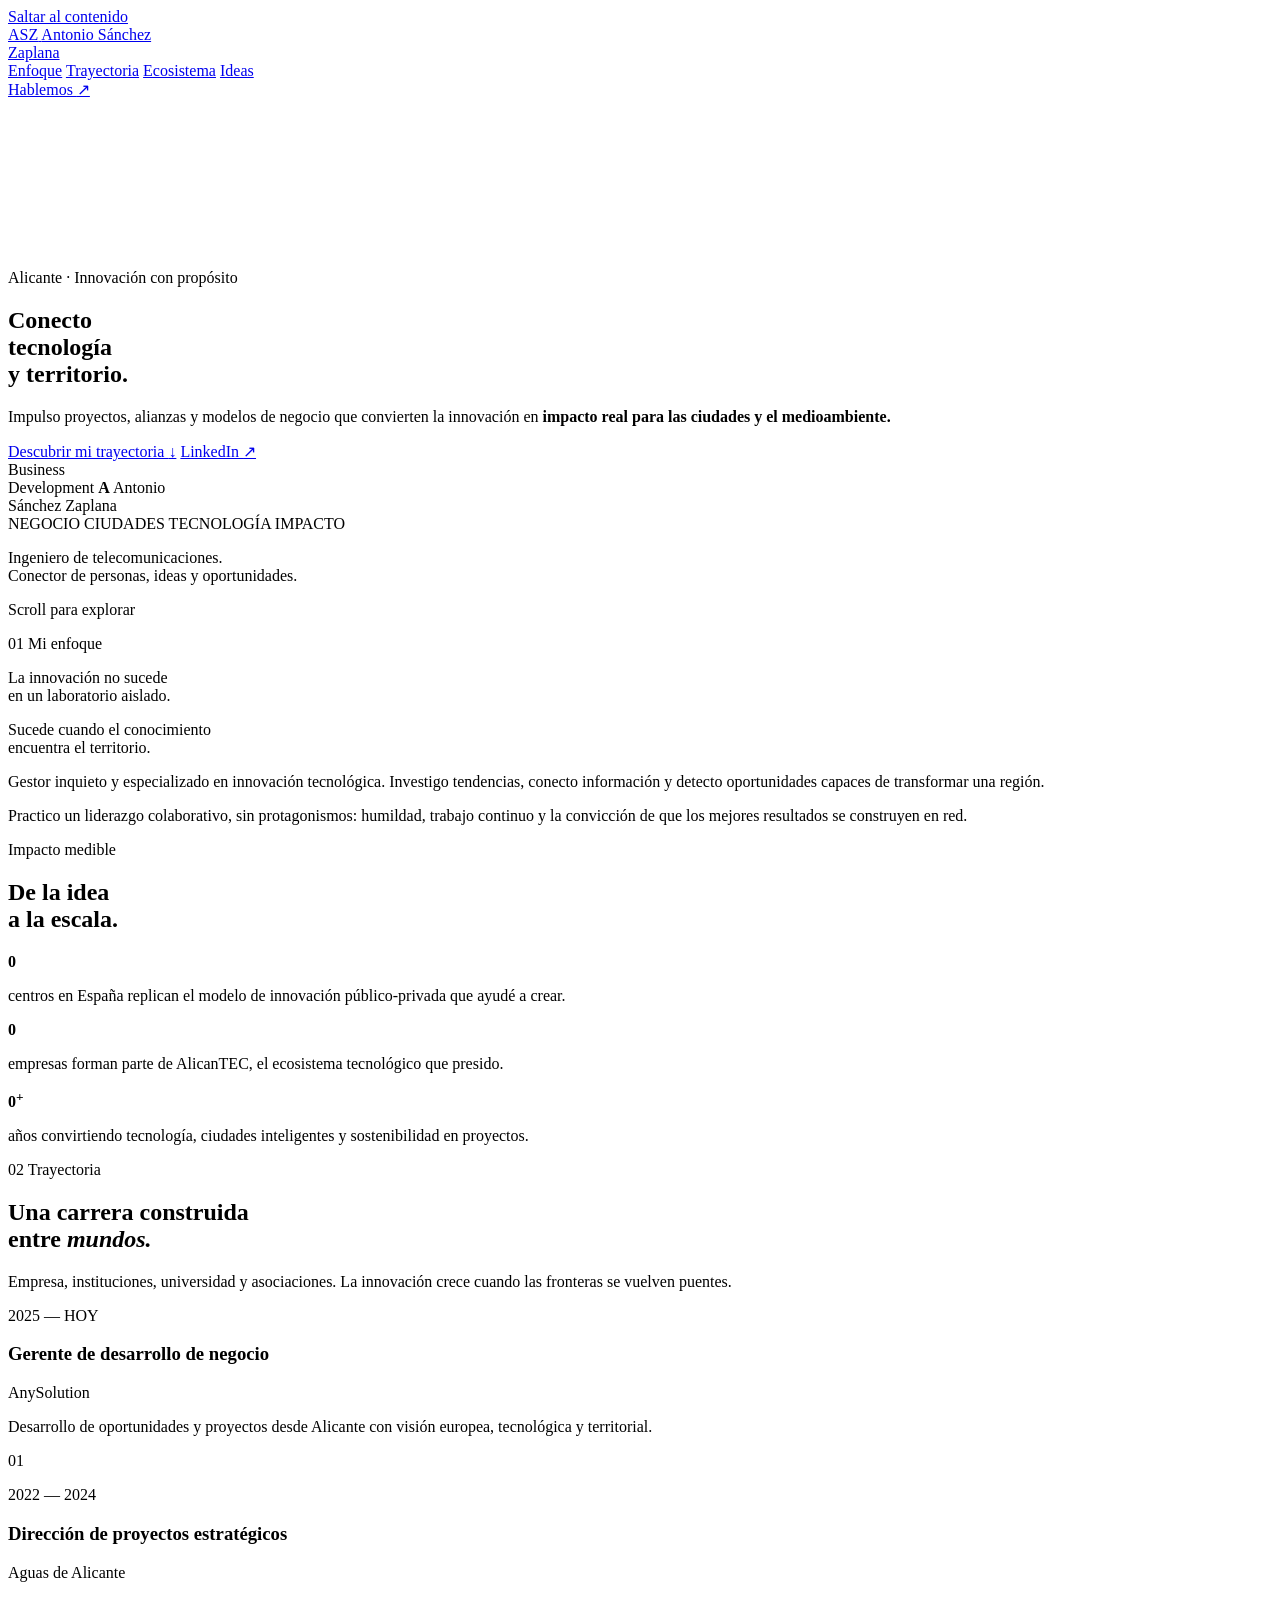
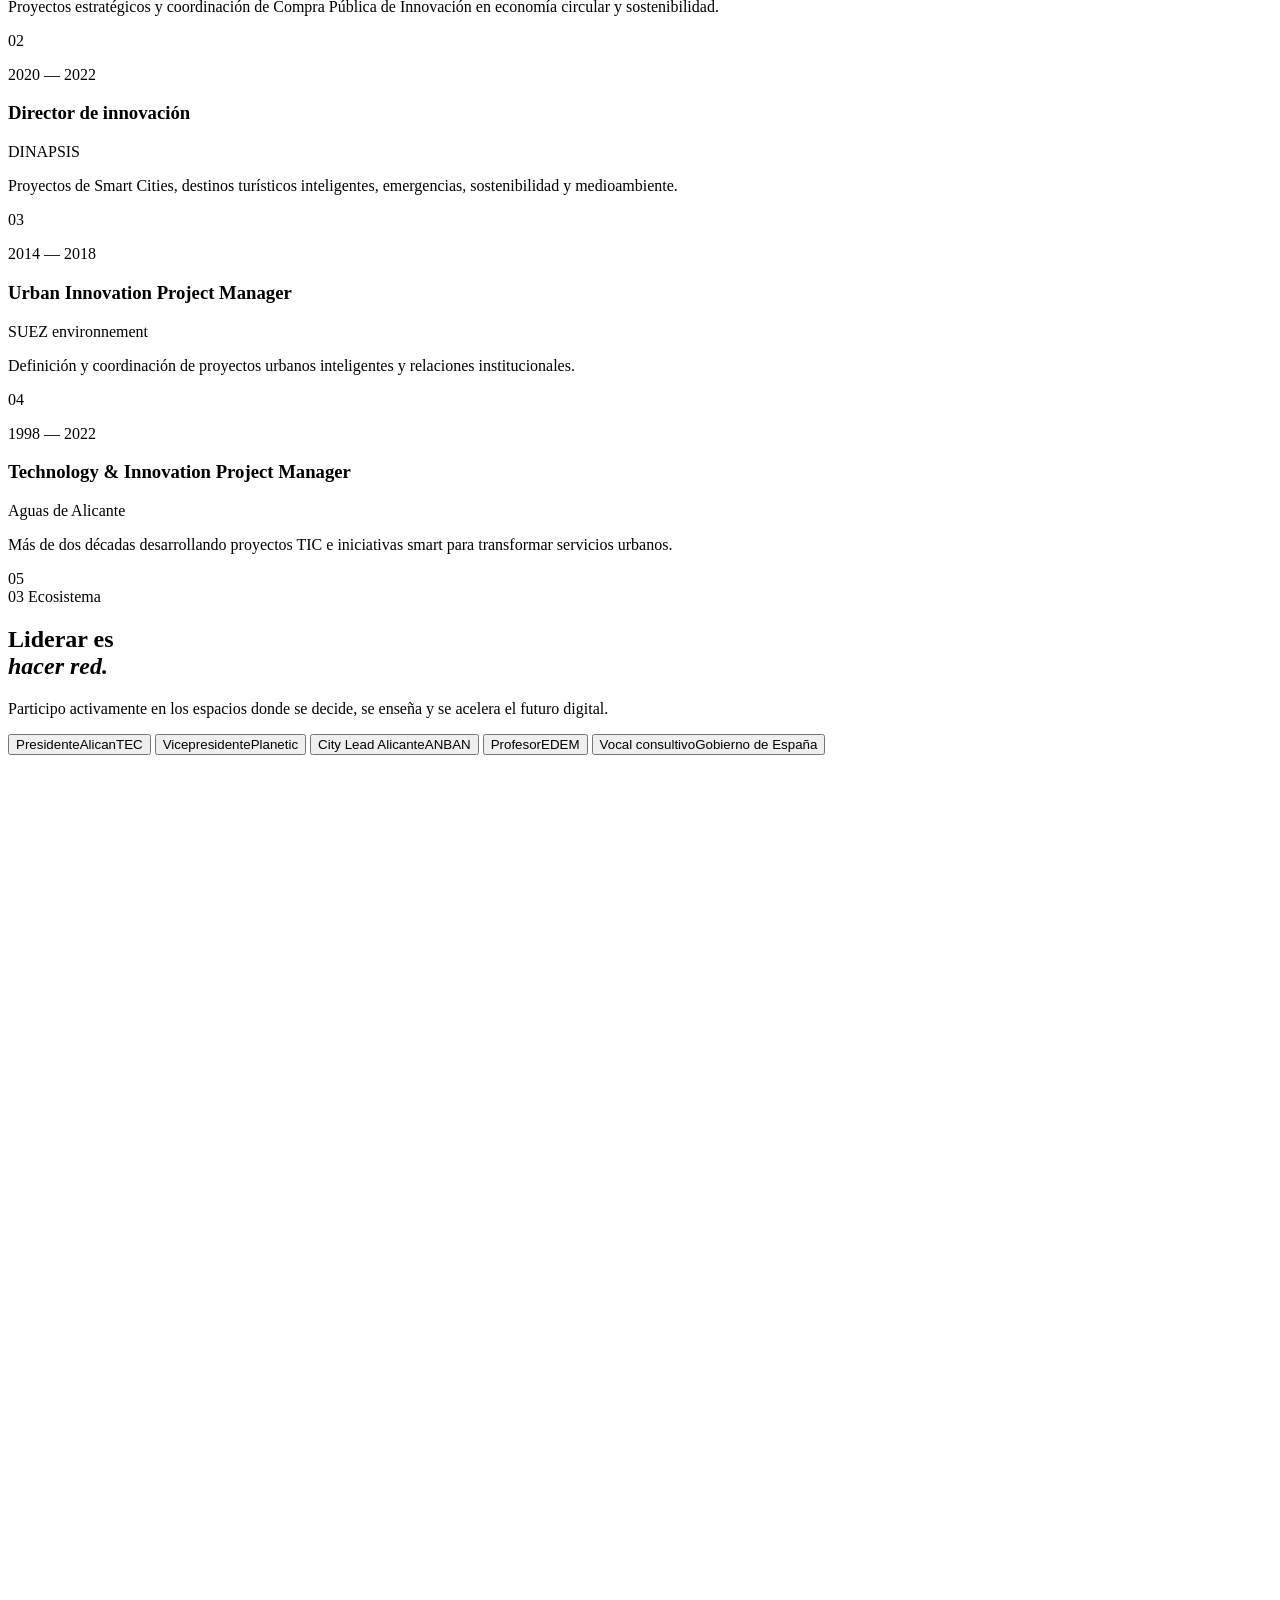
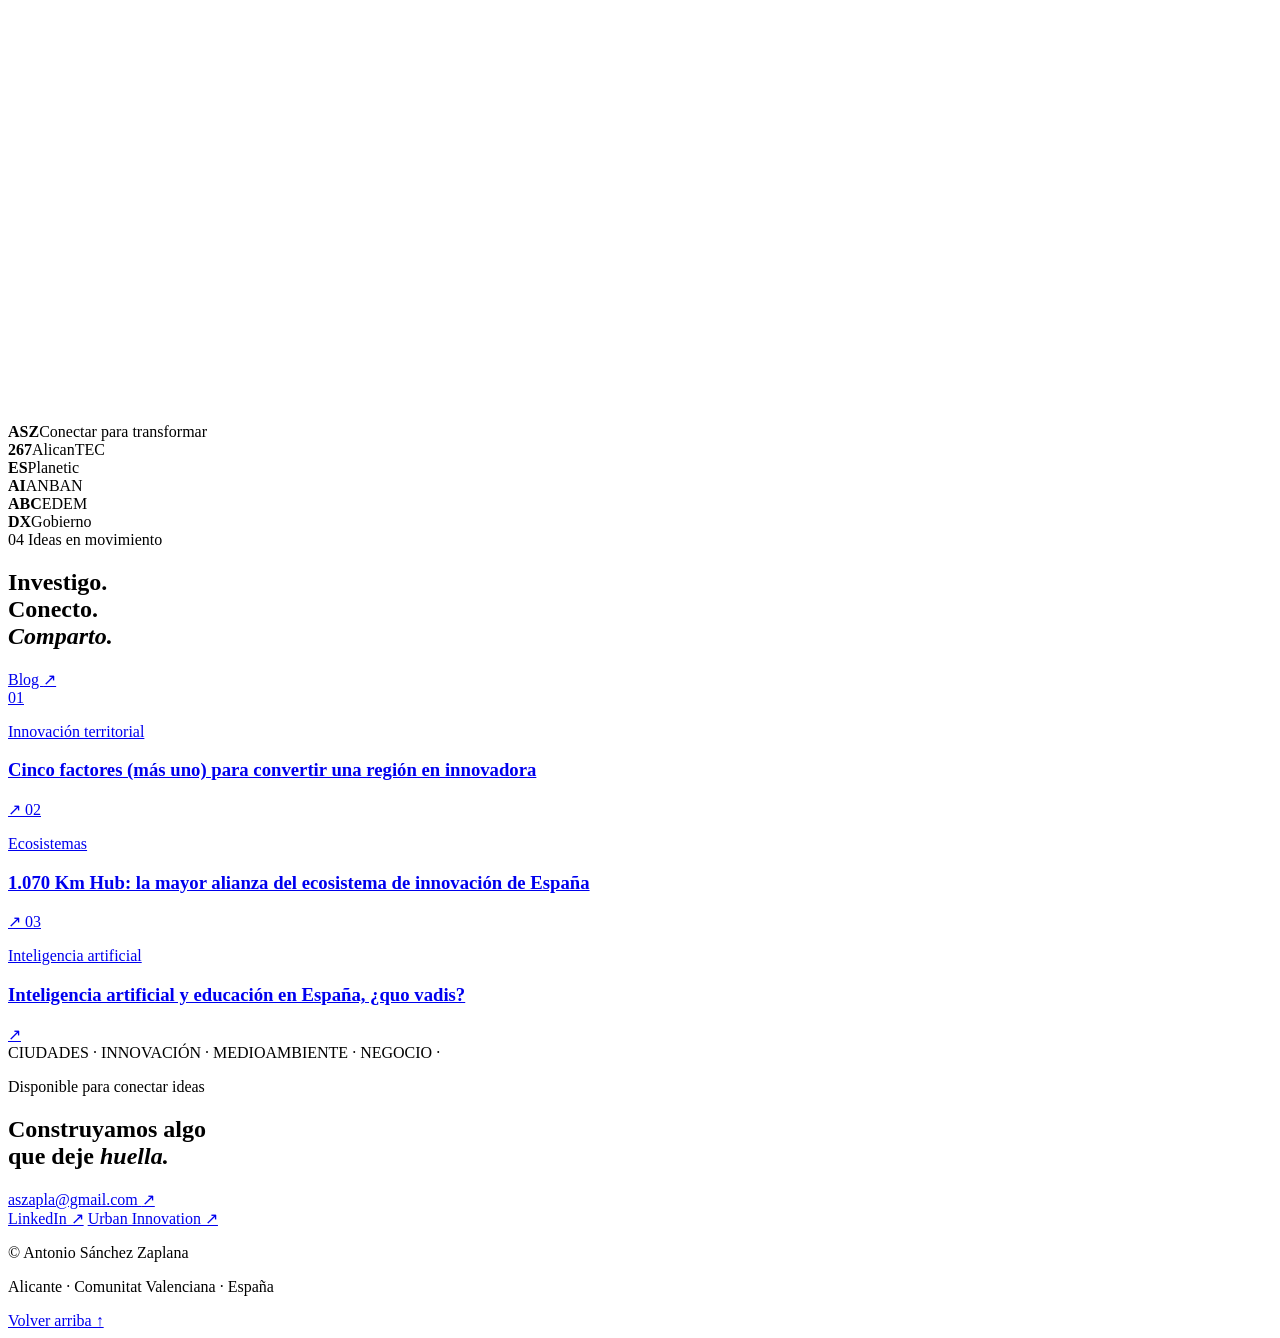
==== index.html @ 8df5d94f "Publish portfolio website" ====
<!doctype html>
<html lang="es">
<head>
  <meta charset="utf-8">
  <meta name="viewport" content="width=device-width, initial-scale=1">
  <meta name="description" content="Antonio Sánchez Zaplana impulsa innovación, negocio y colaboración para transformar ciudades y territorios.">
  <meta name="theme-color" content="#0b2824">
  <title>Antonio Sánchez Zaplana — Innovación que deja huella</title>
  <link rel="stylesheet" href="styles.css">
</head>
<body>
  <a class="skip-link" href="#contenido">Saltar al contenido</a>
  <div class="noise" aria-hidden="true"></div>
  <div class="cursor-glow" aria-hidden="true"></div>

  <header class="site-header">
    <a class="brand" href="#inicio" aria-label="Antonio Sánchez Zaplana, inicio">
      <span class="brand-mark">ASZ</span>
      <span class="brand-copy">Antonio Sánchez<br>Zaplana</span>
    </a>
    <nav class="nav" aria-label="Navegación principal">
      <a href="#enfoque">Enfoque</a>
      <a href="#trayectoria">Trayectoria</a>
      <a href="#ecosistema">Ecosistema</a>
      <a href="#ideas">Ideas</a>
    </nav>
    <a class="contact-pill magnetic" href="mailto:aszapla@gmail.com">Hablemos <span>↗</span></a>
    <div class="scroll-progress" aria-hidden="true"><span id="scrollProgress"></span></div>
  </header>

  <main id="contenido">
    <section class="hero" id="inicio">
      <canvas id="territoryCanvas" aria-hidden="true"></canvas>
      <div class="hero-grid">
        <div class="hero-copy">
          <p class="eyebrow reveal"><span class="pulse-dot"></span> Alicante · Innovación con propósito</p>
          <h1 class="reveal">Conecto<br><span>tecnología</span><br>y territorio.</h1>
          <p class="hero-intro reveal">Impulso proyectos, alianzas y modelos de negocio que convierten la innovación en <strong>impacto real para las ciudades y el medioambiente.</strong></p>
          <div class="hero-actions reveal">
            <a class="button button-light magnetic" href="#trayectoria">Descubrir mi trayectoria <span>↓</span></a>
            <a class="text-link" href="https://www.linkedin.com/in/antonio-sanchez-zaplana" target="_blank" rel="noreferrer">LinkedIn <span>↗</span></a>
          </div>
        </div>

        <div class="hero-signature reveal" aria-label="Identidad de Antonio Sánchez Zaplana">
          <div class="signature-rings" aria-hidden="true"><i></i><i></i><i></i></div>
          <div class="signature-core">
            <span class="signature-kicker">Business<br>Development</span>
            <strong>A</strong>
            <span class="signature-name">Antonio<br>Sánchez Zaplana</span>
          </div>
          <span class="orbit-label label-one">NEGOCIO</span>
          <span class="orbit-label label-two">CIUDADES</span>
          <span class="orbit-label label-three">TECNOLOGÍA</span>
          <span class="orbit-label label-four">IMPACTO</span>
        </div>
      </div>
      <div class="hero-bottom reveal">
        <p>Ingeniero de telecomunicaciones.<br>Conector de personas, ideas y oportunidades.</p>
        <p class="scroll-cue"><span></span> Scroll para explorar</p>
      </div>
    </section>

    <section class="manifesto section" id="enfoque">
      <div class="section-tag reveal"><span>01</span> Mi enfoque</div>
      <p class="manifesto-line reveal">La innovación no sucede<br>en un laboratorio aislado.</p>
      <p class="manifesto-line reveal accent">Sucede cuando el conocimiento<br>encuentra el territorio.</p>
      <div class="manifesto-grid">
        <p class="reveal">Gestor inquieto y especializado en innovación tecnológica. Investigo tendencias, conecto información y detecto oportunidades capaces de transformar una región.</p>
        <p class="reveal">Practico un liderazgo colaborativo, sin protagonismos: humildad, trabajo continuo y la convicción de que los mejores resultados se construyen en red.</p>
      </div>
    </section>

    <section class="impact section" aria-labelledby="impact-title">
      <div class="impact-heading reveal">
        <p class="kicker">Impacto medible</p>
        <h2 id="impact-title">De la idea<br>a la escala.</h2>
      </div>
      <div class="impact-stats">
        <article class="stat reveal">
          <strong><span class="counter" data-target="12">0</span></strong>
          <p>centros en España replican el modelo de innovación público-privada que ayudé a crear.</p>
        </article>
        <article class="stat reveal">
          <strong><span class="counter" data-target="267">0</span></strong>
          <p>empresas forman parte de AlicanTEC, el ecosistema tecnológico que presido.</p>
        </article>
        <article class="stat reveal">
          <strong><span class="counter" data-target="25">0</span><sup>+</sup></strong>
          <p>años convirtiendo tecnología, ciudades inteligentes y sostenibilidad en proyectos.</p>
        </article>
      </div>
    </section>

    <section class="trajectory section" id="trayectoria">
      <div class="section-tag light reveal"><span>02</span> Trayectoria</div>
      <div class="trajectory-head reveal">
        <h2>Una carrera construida<br>entre <em>mundos.</em></h2>
        <p>Empresa, instituciones, universidad y asociaciones. La innovación crece cuando las fronteras se vuelven puentes.</p>
      </div>

      <div class="timeline" role="list">
        <article class="timeline-item reveal" role="listitem">
          <p class="time">2025 — HOY</p>
          <div><h3>Gerente de desarrollo de negocio</h3><p class="company">AnySolution</p></div>
          <p>Desarrollo de oportunidades y proyectos desde Alicante con visión europea, tecnológica y territorial.</p>
          <span class="item-index">01</span>
        </article>
        <article class="timeline-item reveal" role="listitem">
          <p class="time">2022 — 2024</p>
          <div><h3>Dirección de proyectos estratégicos</h3><p class="company">Aguas de Alicante</p></div>
          <p>Proyectos estratégicos y coordinación de Compra Pública de Innovación en economía circular y sostenibilidad.</p>
          <span class="item-index">02</span>
        </article>
        <article class="timeline-item reveal" role="listitem">
          <p class="time">2020 — 2022</p>
          <div><h3>Director de innovación</h3><p class="company">DINAPSIS</p></div>
          <p>Proyectos de Smart Cities, destinos turísticos inteligentes, emergencias, sostenibilidad y medioambiente.</p>
          <span class="item-index">03</span>
        </article>
        <article class="timeline-item reveal" role="listitem">
          <p class="time">2014 — 2018</p>
          <div><h3>Urban Innovation Project Manager</h3><p class="company">SUEZ environnement</p></div>
          <p>Definición y coordinación de proyectos urbanos inteligentes y relaciones institucionales.</p>
          <span class="item-index">04</span>
        </article>
        <article class="timeline-item reveal" role="listitem">
          <p class="time">1998 — 2022</p>
          <div><h3>Technology & Innovation Project Manager</h3><p class="company">Aguas de Alicante</p></div>
          <p>Más de dos décadas desarrollando proyectos TIC e iniciativas smart para transformar servicios urbanos.</p>
          <span class="item-index">05</span>
        </article>
      </div>
    </section>

    <section class="ecosystem section" id="ecosistema">
      <div class="ecosystem-copy">
        <div class="section-tag reveal"><span>03</span> Ecosistema</div>
        <h2 class="reveal">Liderar es<br><em>hacer red.</em></h2>
        <p class="reveal">Participo activamente en los espacios donde se decide, se enseña y se acelera el futuro digital.</p>
        <div class="ecosystem-roles reveal" role="list">
          <button class="role active" type="button" data-node="alicantec"><span>Presidente</span>AlicanTEC</button>
          <button class="role" type="button" data-node="planetic"><span>Vicepresidente</span>Planetic</button>
          <button class="role" type="button" data-node="anban"><span>City Lead Alicante</span>ANBAN</button>
          <button class="role" type="button" data-node="edem"><span>Profesor</span>EDEM</button>
          <button class="role" type="button" data-node="gobierno"><span>Vocal consultivo</span>Gobierno de España</button>
        </div>
      </div>
      <div class="network" id="network" aria-label="Red de organizaciones y roles">
        <svg viewBox="0 0 700 700" role="img" aria-label="Antonio conectado con organizaciones de innovación">
          <g class="network-lines">
            <path d="M350 350 L165 140"></path><path d="M350 350 L530 120"></path><path d="M350 350 L590 390"></path><path d="M350 350 L390 610"></path><path d="M350 350 L110 505"></path>
          </g>
          <g class="network-pulses">
            <circle><animateMotion dur="3.2s" repeatCount="indefinite" path="M350 350 L165 140"/></circle>
            <circle><animateMotion dur="4.1s" repeatCount="indefinite" path="M350 350 L530 120"/></circle>
            <circle><animateMotion dur="3.7s" repeatCount="indefinite" path="M350 350 L590 390"/></circle>
            <circle><animateMotion dur="4.4s" repeatCount="indefinite" path="M350 350 L390 610"/></circle>
            <circle><animateMotion dur="3.9s" repeatCount="indefinite" path="M350 350 L110 505"/></circle>
          </g>
        </svg>
        <div class="network-center"><strong>ASZ</strong><span>Conectar para transformar</span></div>
        <div class="network-node node-alicantec active" data-node="alicantec"><strong>267</strong><span>AlicanTEC</span></div>
        <div class="network-node node-planetic" data-node="planetic"><strong>ES</strong><span>Planetic</span></div>
        <div class="network-node node-anban" data-node="anban"><strong>AI</strong><span>ANBAN</span></div>
        <div class="network-node node-edem" data-node="edem"><strong>ABC</strong><span>EDEM</span></div>
        <div class="network-node node-gobierno" data-node="gobierno"><strong>DX</strong><span>Gobierno</span></div>
      </div>
    </section>

    <section class="ideas section" id="ideas">
      <div class="section-tag light reveal"><span>04</span> Ideas en movimiento</div>
      <div class="ideas-head reveal">
        <h2>Investigo.<br>Conecto.<br><em>Comparto.</em></h2>
        <a class="round-link magnetic" href="https://www.urbaninnovation.es" target="_blank" rel="noreferrer" aria-label="Visitar Urban Innovation">Blog <span>↗</span></a>
      </div>
      <div class="articles">
        <a class="article-card reveal" href="https://www.urbaninnovation.es" target="_blank" rel="noreferrer">
          <span class="article-number">01</span><p>Innovación territorial</p><h3>Cinco factores (más uno) para convertir una región en innovadora</h3><span class="arrow">↗</span>
        </a>
        <a class="article-card reveal" href="https://www.urbaninnovation.es" target="_blank" rel="noreferrer">
          <span class="article-number">02</span><p>Ecosistemas</p><h3>1.070 Km Hub: la mayor alianza del ecosistema de innovación de España</h3><span class="arrow">↗</span>
        </a>
        <a class="article-card reveal" href="https://www.urbaninnovation.es" target="_blank" rel="noreferrer">
          <span class="article-number">03</span><p>Inteligencia artificial</p><h3>Inteligencia artificial y educación en España, ¿quo vadis?</h3><span class="arrow">↗</span>
        </a>
      </div>
    </section>

    <section class="contact section" id="contacto">
      <div class="contact-orbit" aria-hidden="true"><span>CIUDADES · INNOVACIÓN · MEDIOAMBIENTE · NEGOCIO · </span></div>
      <div class="contact-inner reveal">
        <p class="eyebrow"><span class="pulse-dot"></span> Disponible para conectar ideas</p>
        <h2>Construyamos algo<br>que deje <em>huella.</em></h2>
        <a class="email-link magnetic" href="mailto:aszapla@gmail.com">aszapla@gmail.com <span>↗</span></a>
        <div class="contact-links">
          <a href="https://www.linkedin.com/in/antonio-sanchez-zaplana" target="_blank" rel="noreferrer">LinkedIn ↗</a>
          <a href="https://www.urbaninnovation.es" target="_blank" rel="noreferrer">Urban Innovation ↗</a>
        </div>
      </div>
    </section>
  </main>

  <footer>
    <p>© <span id="year"></span> Antonio Sánchez Zaplana</p>
    <p>Alicante · Comunitat Valenciana · España</p>
    <a href="#inicio">Volver arriba ↑</a>
  </footer>

  <script src="script.js"></script>
</body>
</html>
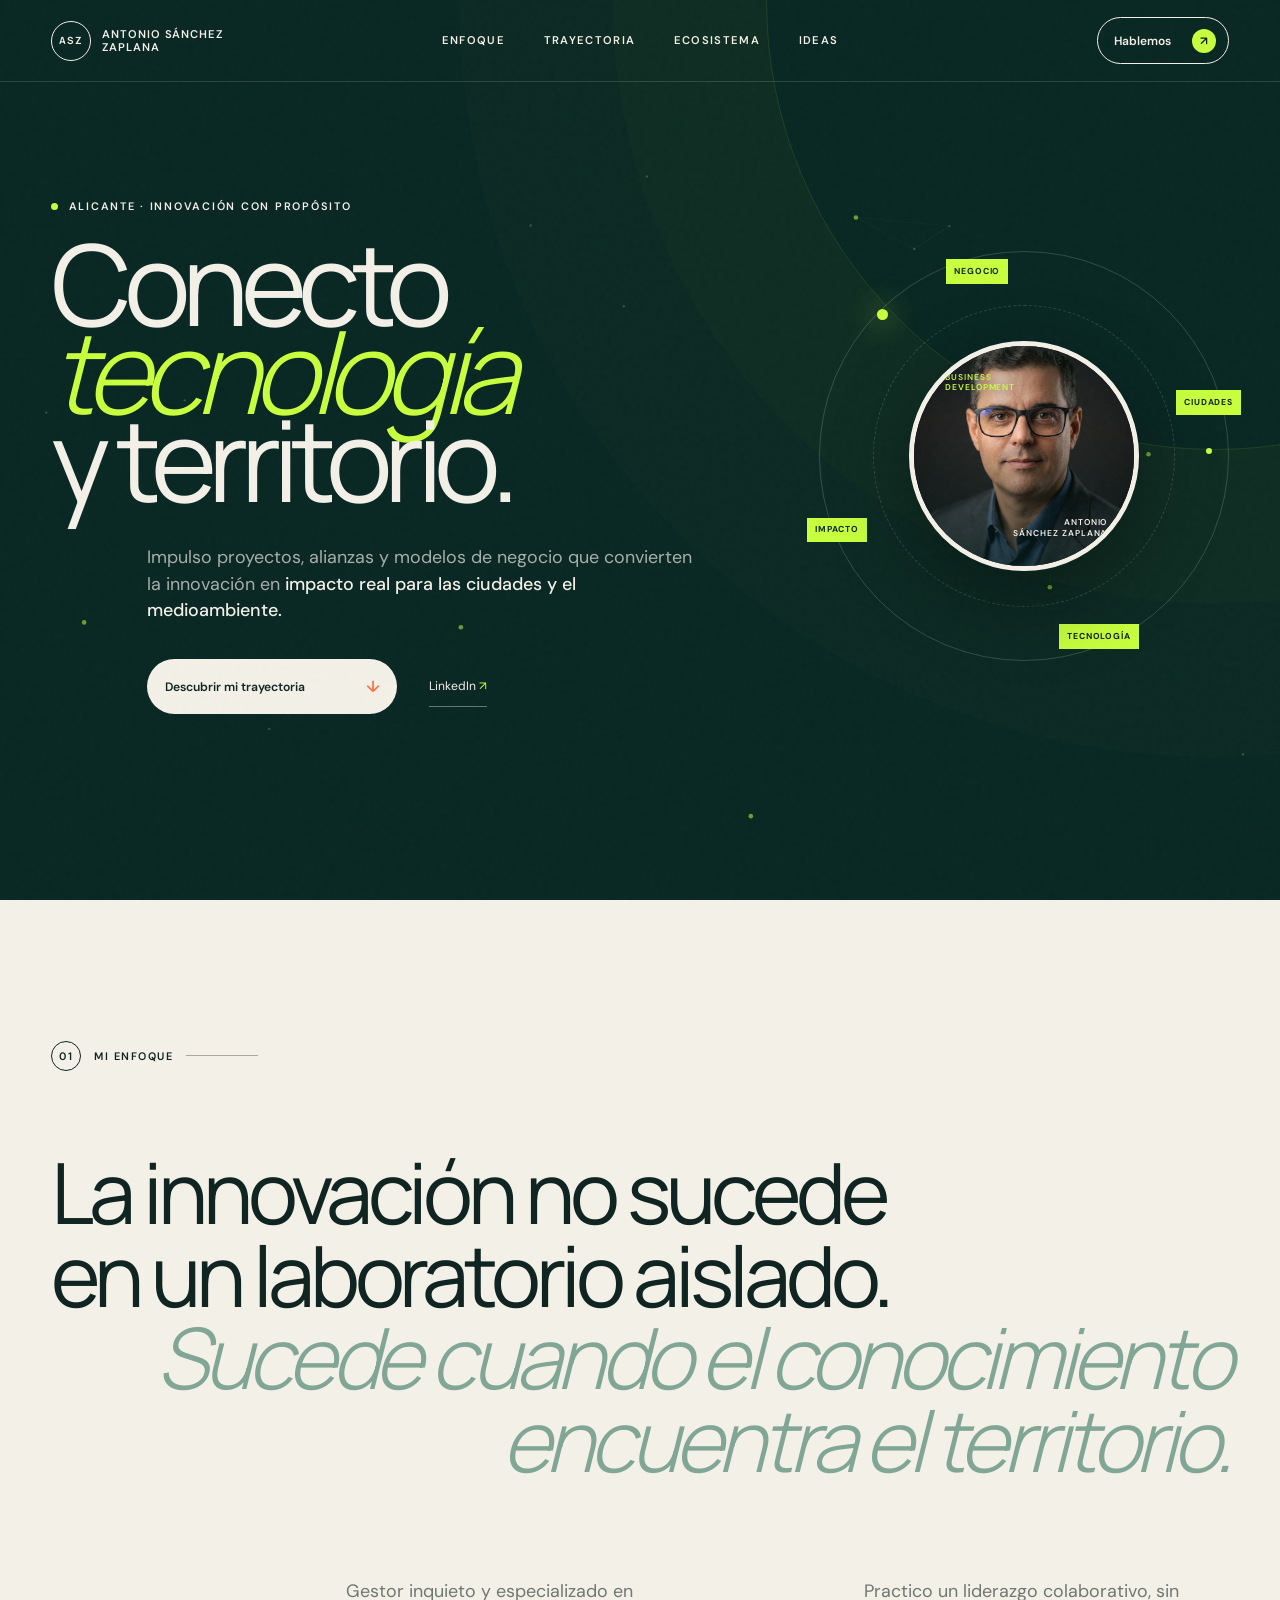
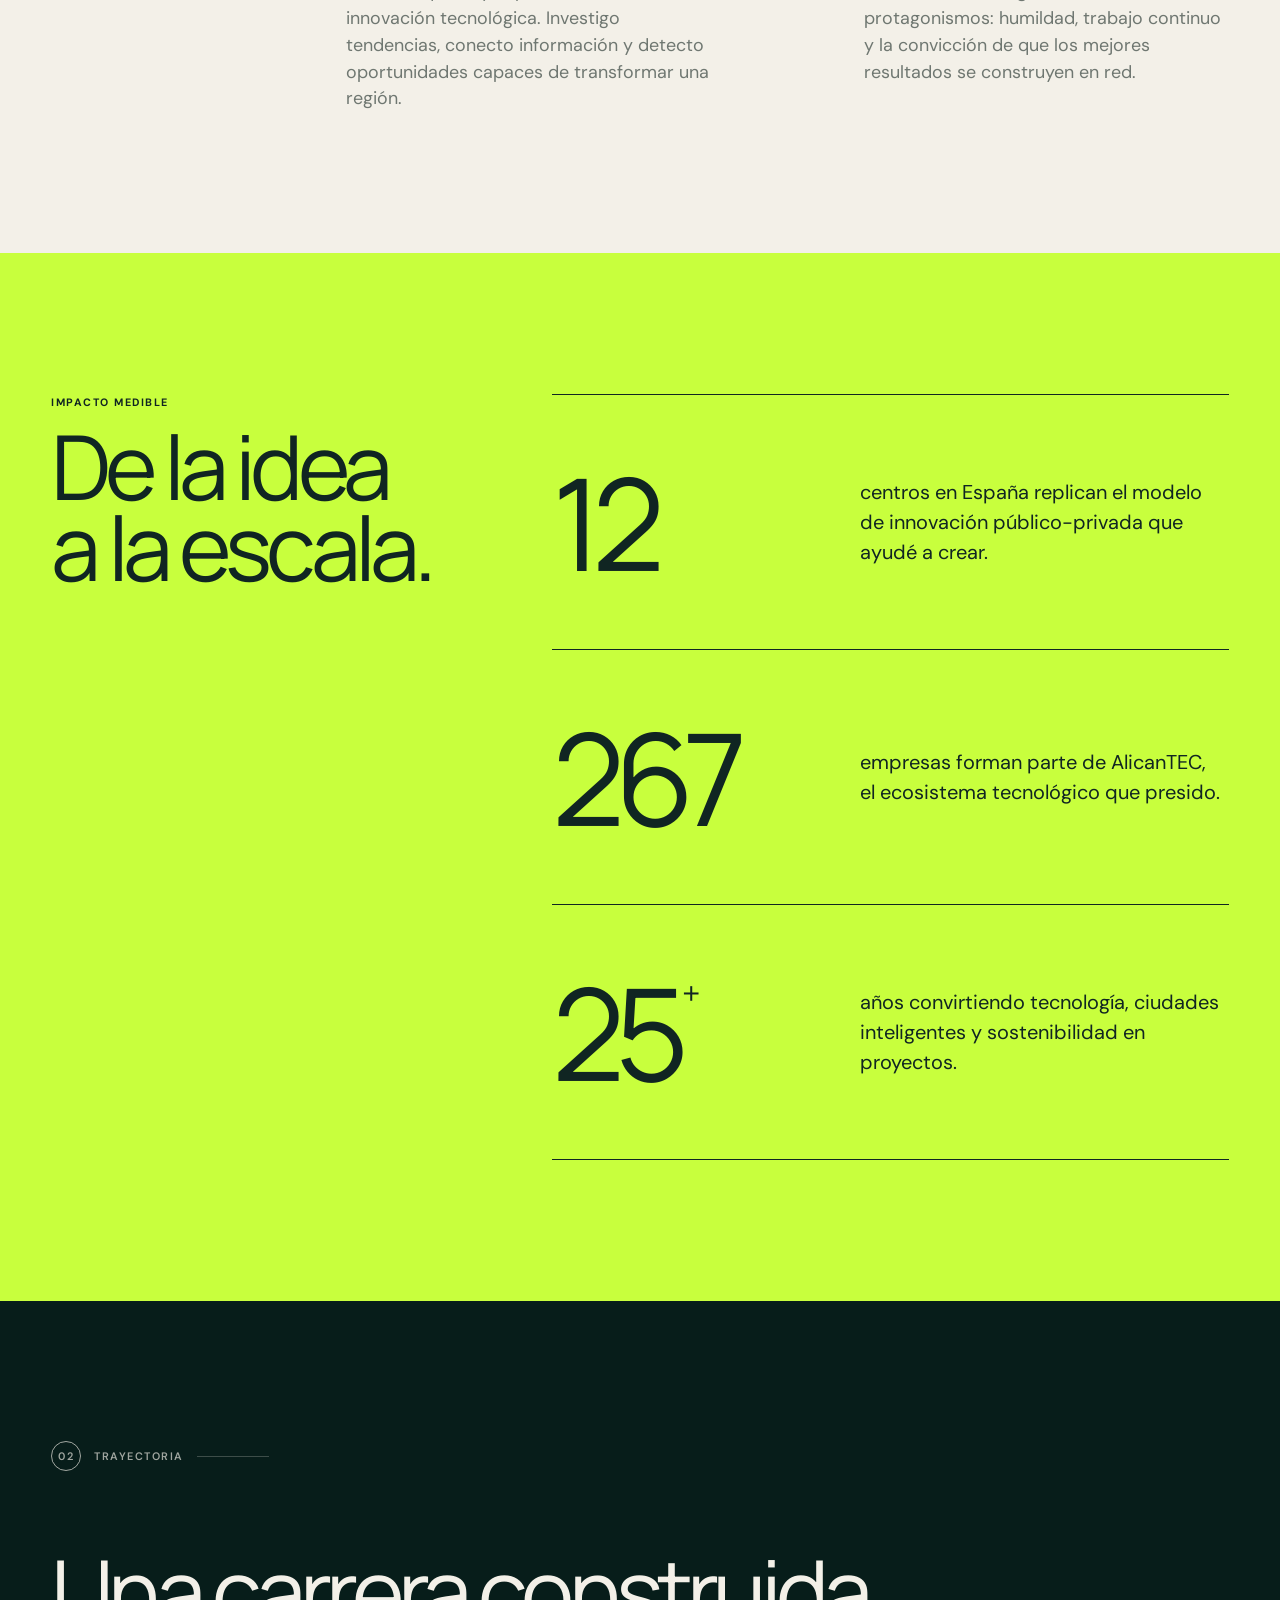
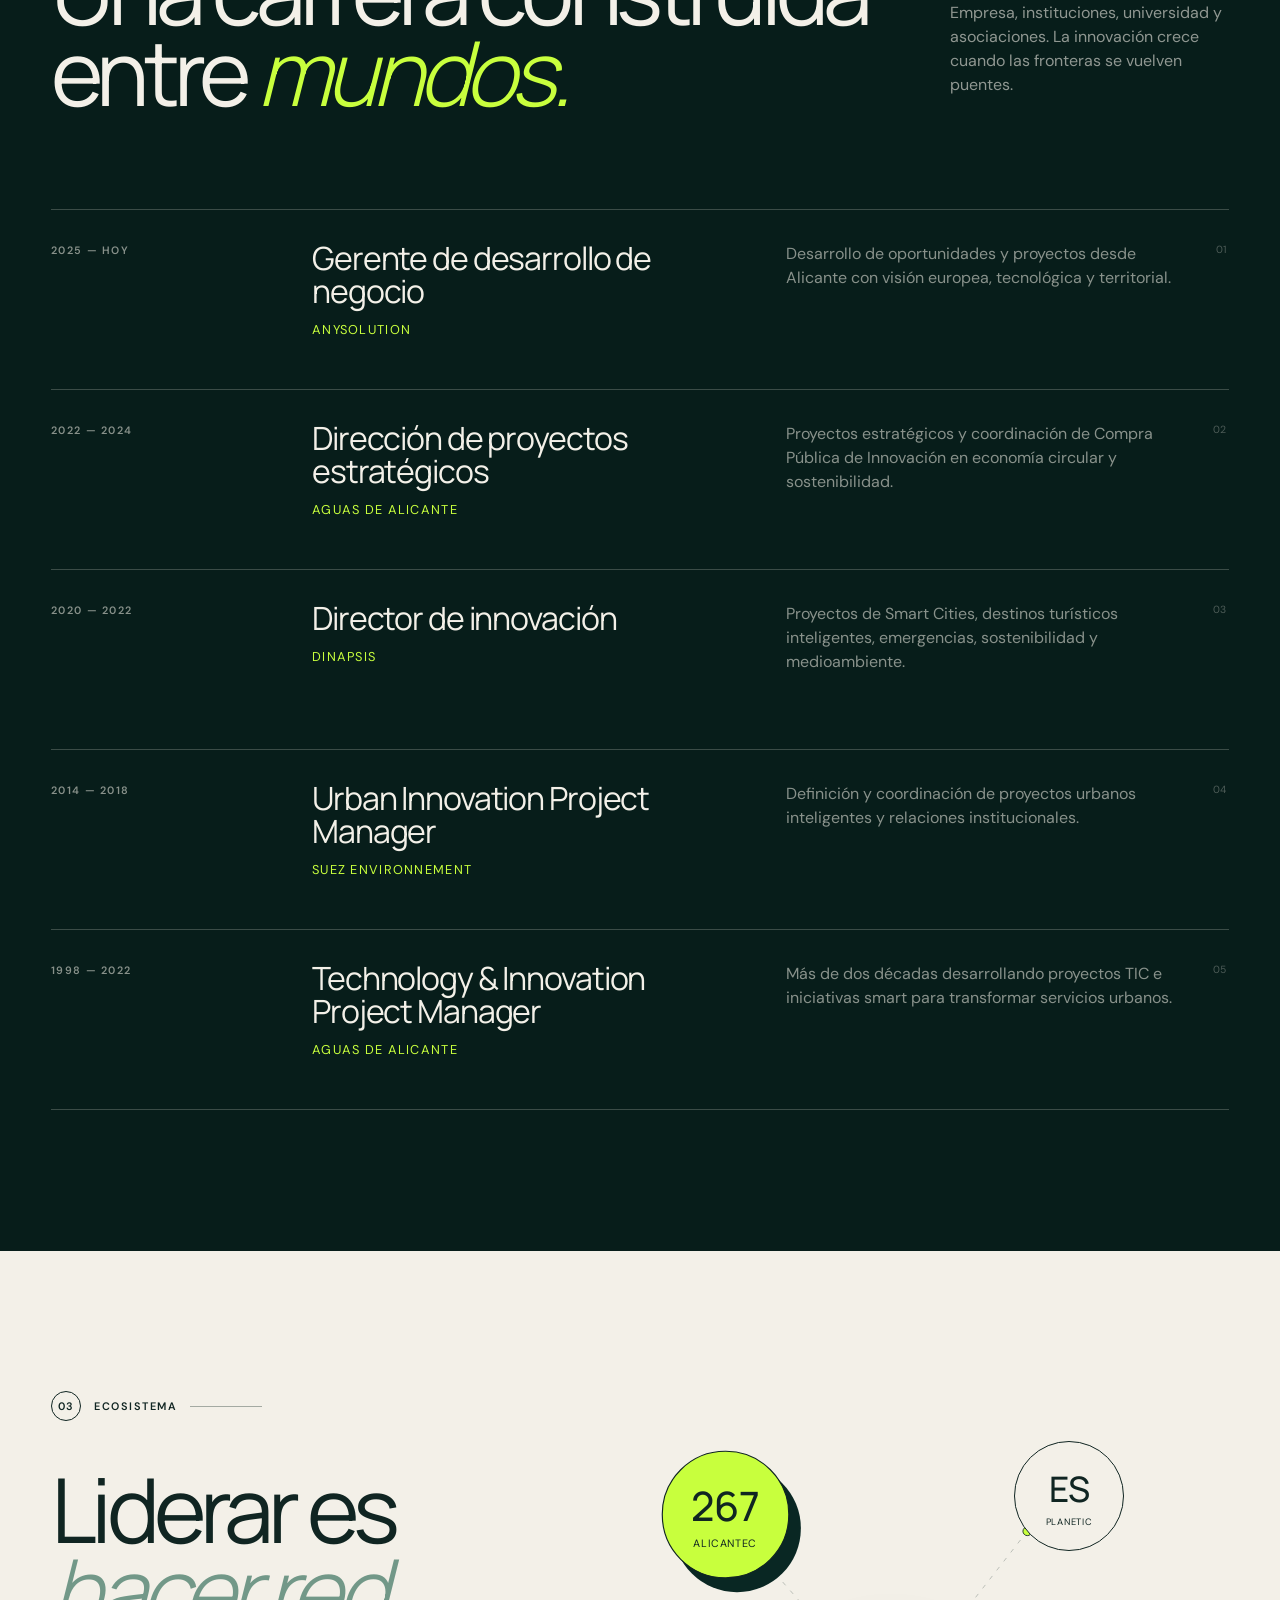
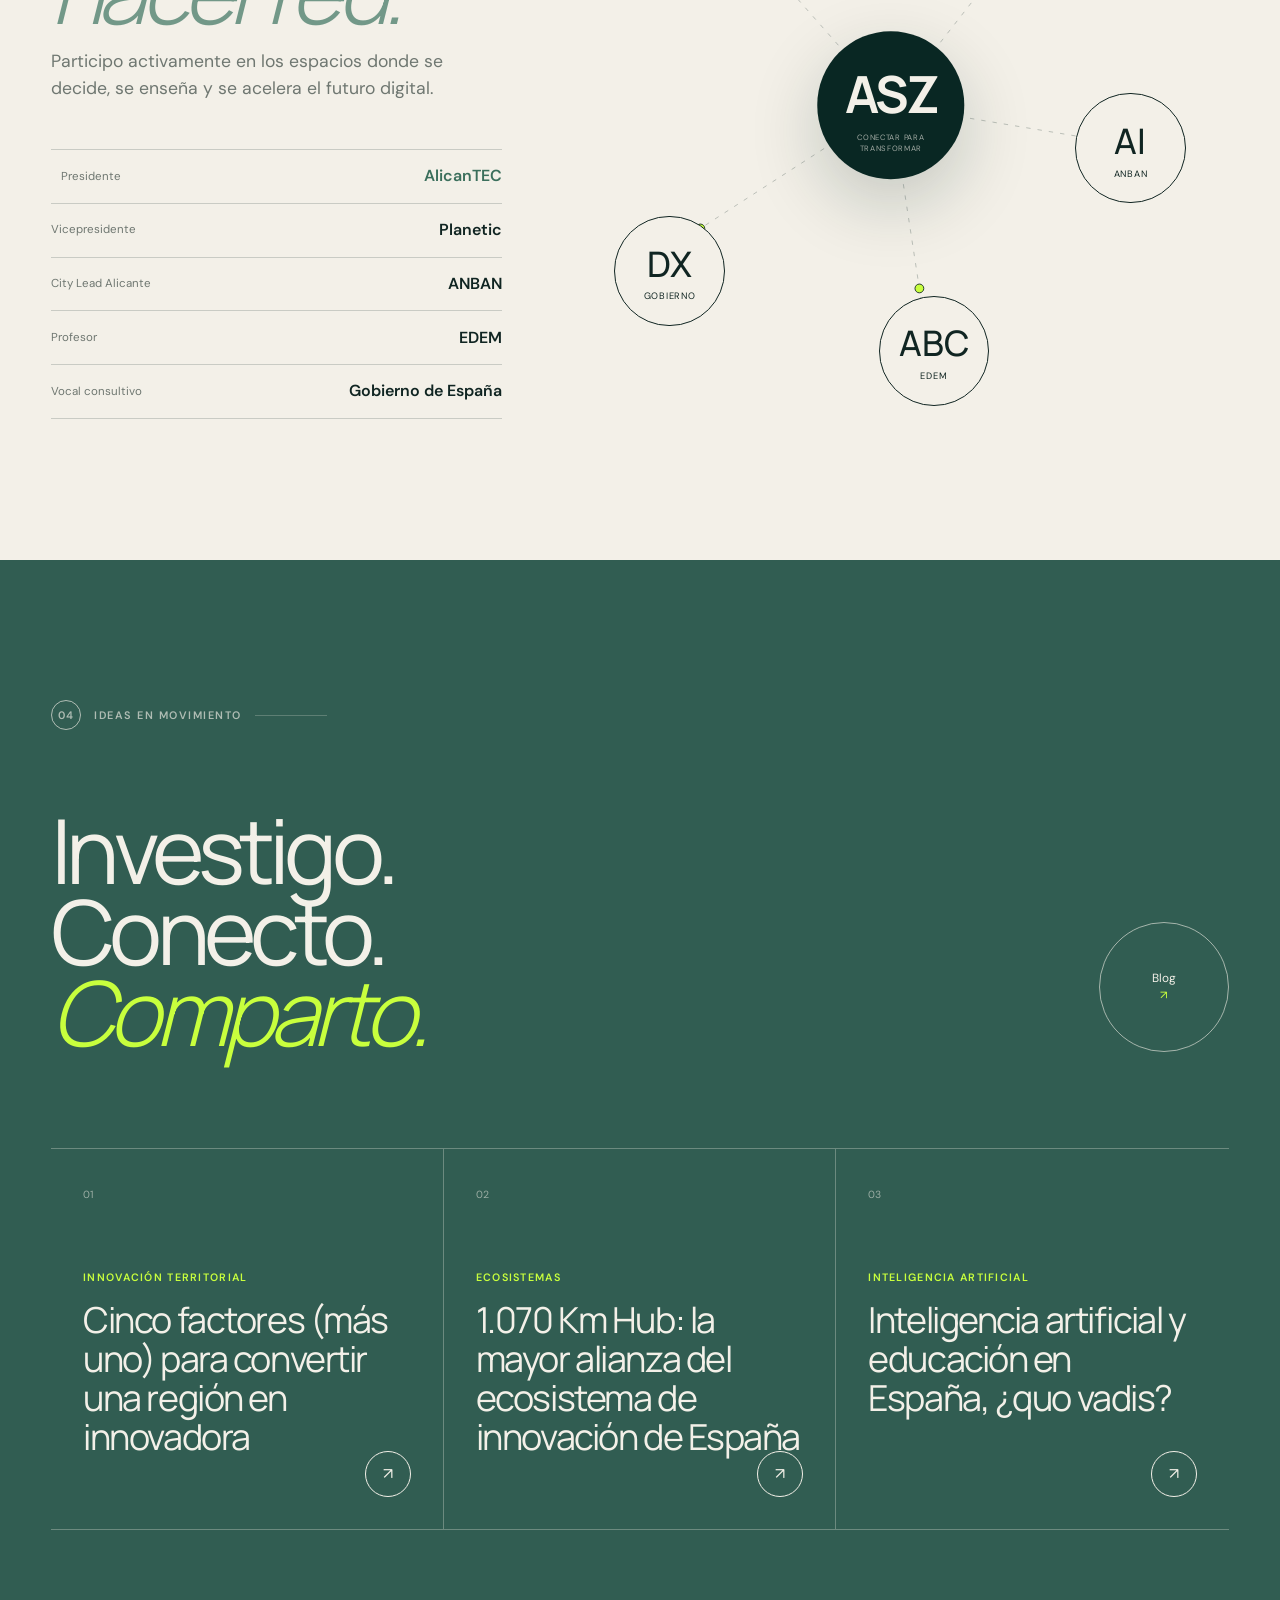
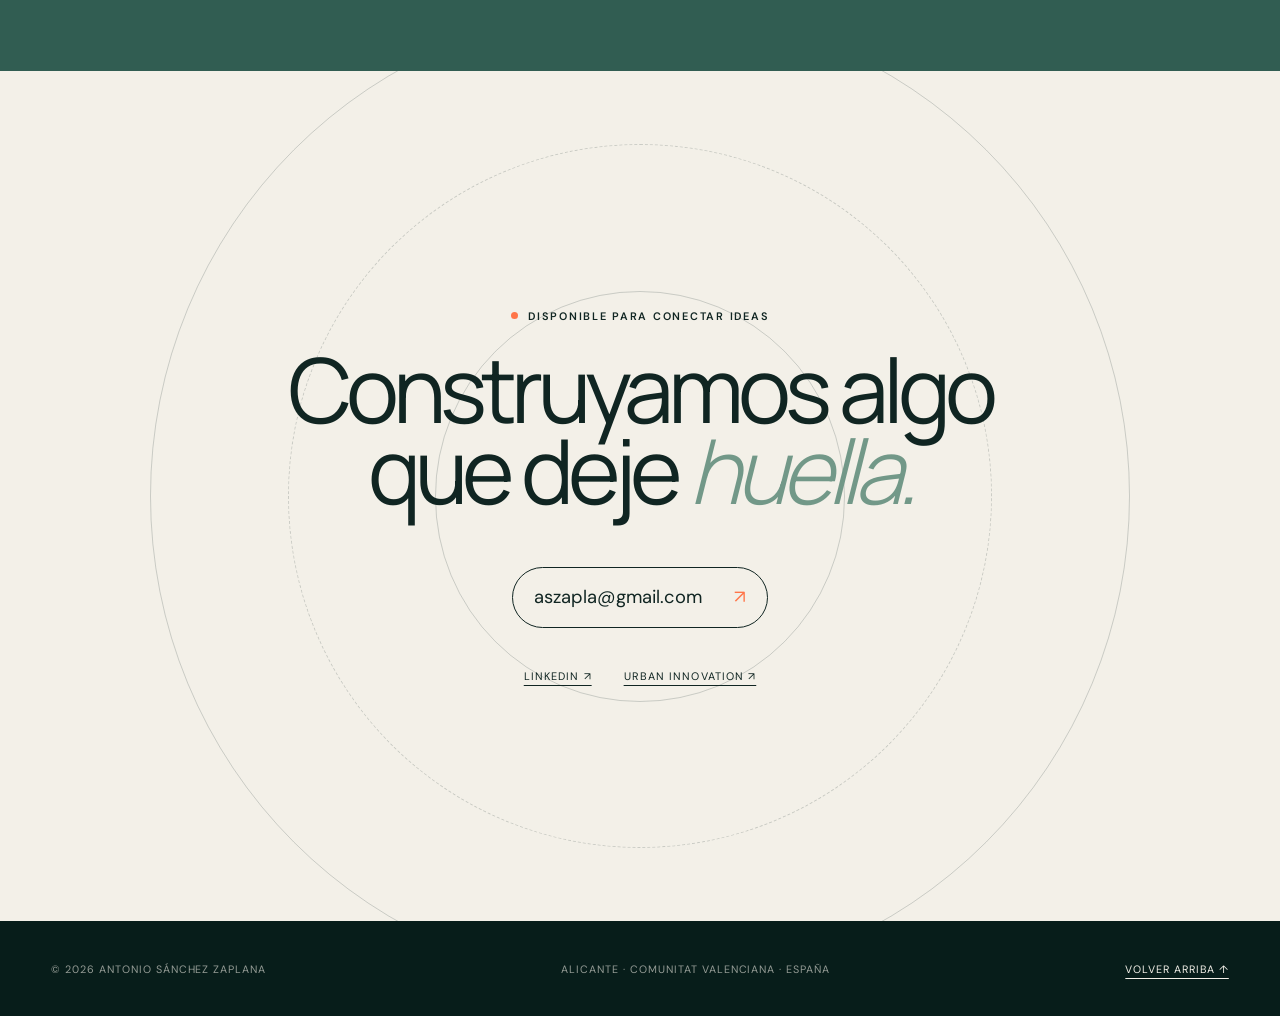
==== commit d1da9e52: "Add professional portrait to portfolio" ====
--- a/index.html
+++ b/index.html
@@ -45,8 +45,9 @@
         <div class="hero-signature reveal" aria-label="Identidad de Antonio Sánchez Zaplana">
           <div class="signature-rings" aria-hidden="true"><i></i><i></i><i></i></div>
           <div class="signature-core">
+            <img src="assets/antonio-sanchez-zaplana.jpg" alt="Retrato de Antonio Sánchez Zaplana" width="720" height="1080">
+            <span class="portrait-overlay" aria-hidden="true"></span>
             <span class="signature-kicker">Business<br>Development</span>
-            <strong>A</strong>
             <span class="signature-name">Antonio<br>Sánchez Zaplana</span>
           </div>
           <span class="orbit-label label-one">NEGOCIO</span>
--- a/styles.css
+++ b/styles.css
@@ -0,0 +1,257 @@
+@import url('https://fonts.googleapis.com/css2?family=DM+Sans:wght@300;400;500;600&family=Manrope:wght@400;500;600;700&display=swap');
+
+:root {
+  --ink: #102522;
+  --deep: #092723;
+  --deep-2: #071d1a;
+  --paper: #f3f0e8;
+  --paper-2: #e8e4d9;
+  --acid: #c8ff3d;
+  --mint: #79e6b2;
+  --orange: #ff7549;
+  --muted: #6f7771;
+  --line: rgba(16, 37, 34, .18);
+  --max: 1280px;
+  --pad: clamp(1.2rem, 4vw, 4.5rem);
+}
+
+* { box-sizing: border-box; }
+html { scroll-behavior: smooth; }
+body {
+  margin: 0;
+  color: var(--ink);
+  background: var(--paper);
+  font-family: "DM Sans", "Segoe UI", sans-serif;
+  line-height: 1.5;
+  overflow-x: hidden;
+}
+body.menu-open { overflow: hidden; }
+a { color: inherit; }
+button, a { -webkit-tap-highlight-color: transparent; }
+button { font: inherit; color: inherit; }
+::selection { background: var(--acid); color: var(--ink); }
+.skip-link { position: fixed; z-index: 1000; top: -6rem; left: 1rem; padding: .8rem 1rem; background: var(--acid); color: var(--ink); }
+.skip-link:focus { top: 1rem; }
+.noise { position: fixed; inset: 0; z-index: 200; pointer-events: none; opacity: .028; background-image: url("data:image/svg+xml,%3Csvg viewBox='0 0 200 200' xmlns='http://www.w3.org/2000/svg'%3E%3Cfilter id='n'%3E%3CfeTurbulence type='fractalNoise' baseFrequency='.8' numOctaves='3' stitchTiles='stitch'/%3E%3C/filter%3E%3Crect width='100%25' height='100%25' filter='url(%23n)' opacity='.8'/%3E%3C/svg%3E"); }
+.cursor-glow { position: fixed; width: 320px; height: 320px; border-radius: 50%; z-index: 0; pointer-events: none; opacity: 0; transform: translate(-50%, -50%); background: radial-gradient(circle, rgba(200,255,61,.12), transparent 68%); transition: opacity .3s; }
+
+.site-header {
+  position: fixed; inset: 0 0 auto; z-index: 100; height: 82px; padding: 0 var(--pad);
+  display: grid; grid-template-columns: 1fr auto 1fr; align-items: center; color: var(--paper);
+  border-bottom: 1px solid rgba(243,240,232,.15); transition: background .35s, height .35s, color .35s;
+}
+.site-header.scrolled { height: 68px; color: var(--ink); background: rgba(243,240,232,.9); backdrop-filter: blur(18px); border-color: var(--line); }
+.brand { justify-self: start; display: flex; align-items: center; gap: .7rem; text-decoration: none; }
+.brand-mark { display: grid; place-items: center; width: 40px; height: 40px; border: 1px solid currentColor; border-radius: 50%; font-family: "Manrope", sans-serif; font-size: .62rem; font-weight: 700; letter-spacing: .08em; }
+.brand-copy { font-size: .7rem; line-height: 1.15; font-weight: 600; text-transform: uppercase; letter-spacing: .08em; }
+.nav { display: flex; gap: clamp(1.2rem, 3vw, 3rem); }
+.nav a { position: relative; text-decoration: none; font-size: .7rem; font-weight: 600; text-transform: uppercase; letter-spacing: .12em; }
+.nav a::after { content: ""; position: absolute; left: 0; right: 100%; bottom: -.45rem; height: 1px; background: var(--acid); transition: right .25s; }
+.site-header.scrolled .nav a::after { background: var(--ink); }
+.nav a:hover::after { right: 0; }
+.contact-pill { justify-self: end; display: inline-flex; align-items: center; gap: 1.3rem; padding: .65rem .75rem .65rem 1rem; border: 1px solid currentColor; border-radius: 99px; text-decoration: none; font-size: .75rem; font-weight: 600; }
+.contact-pill span { display: grid; place-items: center; width: 24px; height: 24px; border-radius: 50%; background: var(--acid); color: var(--ink); }
+.scroll-progress { position: absolute; bottom: -1px; left: 0; right: 0; height: 2px; }
+.scroll-progress span { display: block; width: 0; height: 100%; background: var(--acid); }
+
+.hero { position: relative; min-height: 100svh; color: var(--paper); background: var(--deep); overflow: hidden; padding: 82px var(--pad) 0; }
+#territoryCanvas { position: absolute; inset: 0; width: 100%; height: 100%; opacity: .72; }
+.hero::before { content: ""; position: absolute; width: 70vw; height: 70vw; right: -30vw; top: -35vw; border: 1px solid rgba(200,255,61,.12); border-radius: 50%; box-shadow: 0 0 0 12vw rgba(200,255,61,.015), 0 0 0 24vw rgba(200,255,61,.01); }
+.hero-grid { position: relative; z-index: 2; min-height: calc(100svh - 152px); max-width: var(--max); margin: auto; display: grid; grid-template-columns: 1.15fr .85fr; gap: 3rem; align-items: center; }
+.eyebrow { display: flex; align-items: center; gap: .65rem; margin: 0 0 1.6rem; font-size: .68rem; text-transform: uppercase; letter-spacing: .16em; font-weight: 600; }
+.pulse-dot { width: 7px; height: 7px; border-radius: 50%; background: var(--acid); box-shadow: 0 0 0 0 rgba(200,255,61,.5); animation: pulseDot 2s infinite; }
+@keyframes pulseDot { 60% { box-shadow: 0 0 0 10px rgba(200,255,61,0); } 100% { box-shadow: 0 0 0 0 rgba(200,255,61,0); } }
+.hero h1 { margin: 0; max-width: 780px; font-family: "Manrope", sans-serif; font-size: clamp(4rem, 8.8vw, 9rem); font-weight: 400; letter-spacing: -.075em; line-height: .78; }
+.hero h1 span { color: var(--acid); font-style: italic; font-weight: 300; }
+.hero-intro { max-width: 660px; margin: 2.5rem 0 0; padding-left: 6rem; color: rgba(243,240,232,.68); font-size: clamp(1rem, 1.4vw, 1.22rem); }
+.hero-intro strong { color: var(--paper); font-weight: 500; }
+.hero-actions { display: flex; align-items: center; gap: 2rem; margin: 2.2rem 0 0 6rem; }
+.button { display: inline-flex; align-items: center; justify-content: space-between; gap: 2rem; min-width: 250px; padding: .95rem 1.1rem; border-radius: 99px; text-decoration: none; font-size: .76rem; font-weight: 600; }
+.button-light { color: var(--ink); background: var(--paper); }
+.button span { color: var(--orange); font-size: 1rem; }
+.text-link { padding: .7rem 0; text-decoration: none; border-bottom: 1px solid rgba(243,240,232,.4); font-size: .76rem; }
+.text-link span { color: var(--acid); }
+.hero-signature { position: relative; width: min(32vw, 440px); aspect-ratio: 1; justify-self: end; display: grid; place-items: center; }
+.signature-rings, .signature-rings i { position: absolute; inset: 0; border: 1px solid rgba(243,240,232,.18); border-radius: 50%; }
+.signature-rings { animation: slowSpin 35s linear infinite; }
+.signature-rings::before, .signature-rings::after { content: ""; position: absolute; border-radius: 50%; background: var(--acid); }
+.signature-rings::before { width: 11px; height: 11px; top: 14%; left: 14%; box-shadow: 0 0 30px var(--acid); }
+.signature-rings::after { width: 6px; height: 6px; right: 4%; top: 48%; }
+.signature-rings i:nth-child(1) { inset: 13%; border-style: dashed; }
+.signature-rings i:nth-child(2) { inset: 26%; }
+.signature-rings i:nth-child(3) { inset: 40%; border-color: var(--acid); }
+@keyframes slowSpin { to { transform: rotate(360deg); } }
+.signature-core { position: relative; z-index: 2; width: 56%; aspect-ratio: 1; border: 5px solid var(--paper); border-radius: 50%; overflow: hidden; display: grid; place-items: center; background: var(--deep-2); color: var(--paper); box-shadow: 0 30px 80px rgba(0,0,0,.35); }
+.signature-core img { position: absolute; inset: 0; width: 100%; height: 100%; object-fit: cover; object-position: 50% 23%; transform: scale(1.03); transition: transform .8s cubic-bezier(.2,.7,.2,1), filter .8s; }
+.hero-signature:hover .signature-core img { transform: scale(1.09); filter: saturate(1.06); }
+.portrait-overlay { position: absolute; inset: 0; background: linear-gradient(180deg, rgba(7,29,26,.25) 0%, transparent 40%, rgba(7,29,26,.72) 100%); }
+.signature-kicker, .signature-name { position: absolute; font-size: .53rem; line-height: 1.25; text-transform: uppercase; letter-spacing: .11em; font-weight: 600; }
+.signature-kicker { z-index: 2; top: 12%; left: 14%; color: var(--acid); text-shadow: 0 1px 12px rgba(0,0,0,.6); }
+.signature-name { z-index: 2; bottom: 12%; right: 12%; text-align: right; text-shadow: 0 1px 12px rgba(0,0,0,.7); }
+.orbit-label { position: absolute; padding: .35rem .5rem; background: var(--acid); color: var(--ink); font-size: .54rem; font-weight: 700; letter-spacing: .1em; }
+.label-one { top: 2%; left: 31%; }.label-two { right: -3%; top: 34%; }.label-three { bottom: 3%; right: 22%; }.label-four { left: -3%; bottom: 29%; }
+.hero-bottom { position: relative; z-index: 2; max-width: var(--max); height: 70px; margin: auto; display: flex; align-items: center; justify-content: space-between; border-top: 1px solid rgba(243,240,232,.16); color: rgba(243,240,232,.55); font-size: .66rem; text-transform: uppercase; letter-spacing: .1em; }
+.scroll-cue { display: flex; align-items: center; gap: .8rem; }
+.scroll-cue span { display: block; width: 36px; height: 1px; background: var(--acid); transform-origin: left; animation: cue 1.8s ease-in-out infinite; }
+@keyframes cue { 0%,100% { transform: scaleX(.3); } 50% { transform: scaleX(1); } }
+
+.section { position: relative; padding: clamp(6rem, 11vw, 10rem) var(--pad); }
+.section-tag { max-width: var(--max); margin: 0 auto 5rem; display: flex; gap: .8rem; align-items: center; font-size: .68rem; font-weight: 600; letter-spacing: .14em; text-transform: uppercase; }
+.section-tag::after { content: ""; width: 72px; height: 1px; background: currentColor; opacity: .35; }
+.section-tag span { display: grid; place-items: center; width: 30px; height: 30px; border: 1px solid currentColor; border-radius: 50%; }
+.section-tag.light { color: rgba(243,240,232,.65); }
+.manifesto { background: var(--paper); }
+.manifesto-line { max-width: var(--max); margin: 0 auto; font-family: "Manrope", sans-serif; font-size: clamp(2.8rem, 6.6vw, 7.5rem); line-height: .98; letter-spacing: -.06em; }
+.manifesto-line.accent { color: #81a696; text-align: right; font-style: italic; font-weight: 300; }
+.manifesto-grid { max-width: var(--max); margin: 6rem auto 0; display: grid; grid-template-columns: 1fr 1fr; gap: 12vw; padding-left: 25%; }
+.manifesto-grid p { margin: 0; color: var(--muted); font-size: clamp(1rem, 1.4vw, 1.18rem); }
+
+.impact { background: var(--acid); display: grid; grid-template-columns: .85fr 1.4fr; gap: 7vw; }
+.impact-heading { align-self: start; position: sticky; top: 120px; }
+.kicker { margin: 0 0 1rem; text-transform: uppercase; letter-spacing: .14em; font-size: .67rem; font-weight: 700; }
+.impact h2, .trajectory h2, .ecosystem h2, .ideas h2, .contact h2 { margin: 0; font-family: "Manrope", sans-serif; font-size: clamp(3.3rem, 7vw, 7.2rem); line-height: .9; letter-spacing: -.065em; font-weight: 400; }
+.impact-stats { border-top: 1px solid var(--ink); }
+.stat { min-height: 255px; display: grid; grid-template-columns: .75fr 1fr; align-items: center; gap: 2rem; border-bottom: 1px solid var(--ink); }
+.stat strong { font-family: "Manrope", sans-serif; font-size: clamp(5rem, 10vw, 10rem); font-weight: 400; line-height: .8; letter-spacing: -.08em; }
+.stat sup { font-size: .25em; vertical-align: top; margin-left: .1em; }
+.stat p { max-width: 360px; margin: 0; font-size: clamp(1rem, 1.6vw, 1.25rem); }
+
+.trajectory { color: var(--paper); background: var(--deep-2); }
+.trajectory-head { max-width: var(--max); margin: 0 auto 6rem; display: grid; grid-template-columns: 1.5fr .5fr; gap: 4rem; align-items: end; }
+.trajectory h2 em, .ideas h2 em, .contact h2 em { color: var(--acid); font-weight: 300; }
+.trajectory-head > p { max-width: 360px; color: rgba(243,240,232,.58); }
+.timeline { max-width: var(--max); margin: auto; border-top: 1px solid rgba(243,240,232,.22); }
+.timeline-item { position: relative; display: grid; grid-template-columns: .55fr 1.1fr 1fr; gap: 3rem; min-height: 180px; padding: 2rem 3.5rem 2rem 0; border-bottom: 1px solid rgba(243,240,232,.22); transition: padding .35s, color .35s, background .35s; }
+.timeline-item::before { content: ""; position: absolute; inset: 0; z-index: 0; background: var(--acid); transform: scaleY(0); transform-origin: bottom; transition: transform .35s cubic-bezier(.2,.7,.2,1); }
+.timeline-item:hover { color: var(--ink); padding-left: 1.3rem; }
+.timeline-item:hover::before { transform: scaleY(1); }
+.timeline-item > * { position: relative; z-index: 1; }
+.timeline-item p { margin: 0; color: rgba(243,240,232,.55); transition: color .35s; }
+.timeline-item:hover p { color: rgba(16,37,34,.68); }
+.timeline-item .time { font-size: .67rem; font-weight: 600; letter-spacing: .12em; }
+.timeline-item h3 { margin: 0; font-family: "Manrope", sans-serif; font-size: clamp(1.35rem, 2.5vw, 2.4rem); line-height: 1.05; font-weight: 400; letter-spacing: -.035em; }
+.timeline-item .company { margin-top: .7rem; color: var(--acid); font-size: .8rem; text-transform: uppercase; letter-spacing: .1em; }
+.timeline-item:hover .company { color: var(--ink); }
+.item-index { position: absolute; right: .2rem; top: 2rem; font-size: .65rem; color: rgba(243,240,232,.3); }
+.timeline-item:hover .item-index { color: var(--ink); }
+
+.ecosystem { max-width: none; background: var(--paper); display: grid; grid-template-columns: .8fr 1.2fr; min-height: 850px; gap: 4vw; }
+.ecosystem-copy { align-self: center; padding-left: max(0px, calc((100vw - var(--max)) / 2)); }
+.ecosystem-copy .section-tag { margin-bottom: 3rem; }
+.ecosystem h2 em { color: #729888; font-weight: 300; }
+.ecosystem-copy > p { max-width: 440px; color: var(--muted); font-size: 1.1rem; }
+.ecosystem-roles { max-width: 520px; margin-top: 3rem; border-top: 1px solid var(--line); }
+.role { width: 100%; display: flex; align-items: center; justify-content: space-between; padding: .9rem 0; border: 0; border-bottom: 1px solid var(--line); background: transparent; cursor: pointer; text-align: right; font-weight: 600; transition: padding .2s, color .2s; }
+.role span { color: var(--muted); font-size: .72rem; font-weight: 400; }
+.role.active, .role:hover { color: #3b6f5c; padding-left: .6rem; }
+.network { position: relative; align-self: center; width: min(48vw, 700px); aspect-ratio: 1; justify-self: center; }
+.network svg { position: absolute; inset: 0; width: 100%; height: 100%; overflow: visible; }
+.network-lines path { stroke: rgba(16,37,34,.28); stroke-width: 1; stroke-dasharray: 5 8; fill: none; }
+.network-pulses circle { r: 5; fill: var(--acid); stroke: var(--ink); stroke-width: 1; }
+.network-center { position: absolute; left: 50%; top: 50%; width: 24%; aspect-ratio: 1; transform: translate(-50%,-50%); border-radius: 50%; display: grid; place-content: center; text-align: center; color: var(--paper); background: var(--deep); box-shadow: 0 25px 70px rgba(9,39,35,.2); }
+.network-center strong { font-family: "Manrope"; font-size: clamp(1.7rem, 4vw, 3.5rem); letter-spacing: -.06em; }
+.network-center span { max-width: 90px; margin: auto; color: rgba(243,240,232,.65); font-size: .48rem; text-transform: uppercase; letter-spacing: .09em; }
+.network-node { position: absolute; width: 18%; aspect-ratio: 1; display: grid; place-content: center; text-align: center; border: 1px solid var(--ink); border-radius: 50%; background: var(--paper); transition: transform .35s, background .35s, box-shadow .35s; }
+.network-node strong { font-family: "Manrope"; font-size: clamp(1.1rem, 3vw, 2.2rem); font-weight: 500; }
+.network-node span { font-size: .58rem; text-transform: uppercase; letter-spacing: .08em; }
+.network-node.active { z-index: 2; transform: scale(1.15); background: var(--acid); box-shadow: 10px 12px 0 var(--deep); }
+.node-alicantec { left: 14%; top: 10%; }.node-planetic { right: 12%; top: 7%; }.node-anban { right: 2%; top: 48%; }.node-edem { right: 34%; bottom: 1%; }.node-gobierno { left: 5%; bottom: 14%; }
+
+.ideas { color: var(--paper); background: #315d52; }
+.ideas-head { max-width: var(--max); margin: 0 auto 6rem; display: flex; justify-content: space-between; align-items: end; }
+.round-link { display: grid; place-content: center; text-align: center; width: 130px; aspect-ratio: 1; border: 1px solid rgba(243,240,232,.6); border-radius: 50%; text-decoration: none; font-size: .74rem; }
+.round-link span { color: var(--acid); }
+.articles { max-width: var(--max); margin: auto; display: grid; grid-template-columns: repeat(3,1fr); border-top: 1px solid rgba(243,240,232,.3); border-bottom: 1px solid rgba(243,240,232,.3); }
+.article-card { position: relative; min-height: 380px; padding: 2rem; text-decoration: none; border-right: 1px solid rgba(243,240,232,.3); overflow: hidden; transition: color .35s; }
+.article-card:last-child { border: 0; }
+.article-card::before { content: ""; position: absolute; inset: 0; z-index: 0; background: var(--acid); transform: translateY(101%); transition: transform .4s cubic-bezier(.2,.7,.2,1); }
+.article-card:hover { color: var(--ink); }
+.article-card:hover::before { transform: translateY(0); }
+.article-card > * { position: relative; z-index: 1; }
+.article-number { font-size: .65rem; opacity: .55; }
+.article-card p { margin: 4rem 0 1rem; color: var(--acid); font-size: .67rem; font-weight: 600; text-transform: uppercase; letter-spacing: .12em; }
+.article-card:hover p { color: var(--ink); }
+.article-card h3 { margin: 0; font-family: "Manrope", sans-serif; font-size: clamp(1.5rem, 2.8vw, 2.7rem); line-height: 1.08; letter-spacing: -.04em; font-weight: 400; }
+.article-card .arrow { position: absolute; right: 2rem; bottom: 2rem; display: grid; place-items: center; width: 46px; height: 46px; border: 1px solid currentColor; border-radius: 50%; }
+
+.contact { min-height: 850px; display: grid; place-items: center; overflow: hidden; text-align: center; background: var(--paper); }
+.contact-inner { position: relative; z-index: 2; }
+.contact .eyebrow { justify-content: center; }
+.contact .pulse-dot { background: var(--orange); }
+.contact h2 em { color: #729888; }
+.email-link { display: inline-flex; align-items: center; gap: 2rem; margin-top: 3.5rem; padding: 1rem 1.3rem; border: 1px solid var(--ink); border-radius: 99px; text-decoration: none; font-size: clamp(.9rem, 1.5vw, 1.15rem); }
+.email-link span { color: var(--orange); }
+.contact-links { display: flex; justify-content: center; gap: 2rem; margin-top: 2.5rem; }
+.contact-links a { font-size: .68rem; text-transform: uppercase; letter-spacing: .1em; text-underline-offset: 5px; }
+.contact-orbit { position: absolute; width: min(88vw, 980px); aspect-ratio: 1; border: 1px solid var(--line); border-radius: 50%; animation: slowSpin 40s linear infinite; }
+.contact-orbit::before, .contact-orbit::after { content: ""; position: absolute; inset: 14%; border: 1px dashed var(--line); border-radius: 50%; }
+.contact-orbit::after { inset: 29%; border-style: solid; }
+.contact-orbit span { position: absolute; top: 1.5%; left: 50%; transform: translateX(-50%); width: max-content; padding: .5rem; background: var(--paper); font-size: .6rem; font-weight: 600; letter-spacing: .14em; }
+
+footer { min-height: 95px; padding: 0 var(--pad); display: flex; align-items: center; justify-content: space-between; gap: 2rem; color: rgba(243,240,232,.6); background: var(--deep-2); font-size: .67rem; text-transform: uppercase; letter-spacing: .09em; }
+footer a { color: var(--paper); text-underline-offset: 5px; }
+
+.reveal { opacity: 0; transform: translateY(36px); transition: opacity .85s ease, transform .85s cubic-bezier(.2,.7,.2,1); }
+.reveal.visible { opacity: 1; transform: translateY(0); }
+
+@media (max-width: 1000px) {
+  .nav { display: none; }
+  .site-header { grid-template-columns: 1fr 1fr; }
+  .hero-grid { grid-template-columns: 1fr .65fr; }
+  .hero-intro, .hero-actions { padding-left: 0; margin-left: 0; }
+  .impact { grid-template-columns: 1fr; }
+  .impact-heading { position: static; }
+  .trajectory-head { grid-template-columns: 1fr; }
+  .timeline-item { grid-template-columns: .4fr 1fr; }
+  .timeline-item > p:nth-child(3) { grid-column: 2; }
+  .ecosystem { grid-template-columns: 1fr; }
+  .network { width: min(85vw, 700px); }
+}
+
+@media (max-width: 700px) {
+  .site-header { height: 66px; }
+  .brand-copy { display: none; }
+  .contact-pill { padding-left: .8rem; }
+  .hero { padding-top: 66px; }
+  .hero-grid { min-height: auto; padding: 5.5rem 0 2rem; grid-template-columns: 1fr; }
+  .hero h1 { font-size: clamp(3.25rem, 15.8vw, 5.4rem); line-height: .82; }
+  .hero .eyebrow { font-size: .6rem; letter-spacing: .12em; white-space: nowrap; }
+  .hero-intro { margin-top: 2rem; }
+  .hero-actions { align-items: flex-start; flex-direction: column; gap: 1rem; }
+  .hero-signature { width: min(82vw, 390px); justify-self: center; margin: 1rem 0; }
+  .hero-bottom { height: 95px; }
+  .hero-bottom p:first-child { display: none; }
+  .hero-bottom { justify-content: center; }
+  .section-tag { margin-bottom: 3rem; }
+  .manifesto-line { font-size: clamp(2.6rem, 13vw, 4rem); }
+  .manifesto-line.accent { margin-top: 1.3rem; }
+  .manifesto-grid { grid-template-columns: 1fr; gap: 2rem; padding: 0; margin-top: 4rem; }
+  .impact { padding-block: 6rem; }
+  .stat { grid-template-columns: 1fr; gap: 1.2rem; padding: 2rem 0; }
+  .stat strong { font-size: 6rem; }
+  .trajectory-head { margin-bottom: 4rem; }
+  .timeline-item { grid-template-columns: 1fr; gap: 1rem; padding: 1.5rem 2rem 1.5rem 0; }
+  .timeline-item > p:nth-child(3) { grid-column: auto; }
+  .ecosystem { padding-block: 6rem; min-height: auto; }
+  .ecosystem-copy { padding-left: 0; }
+  .role { align-items: flex-start; flex-direction: column; gap: .15rem; text-align: left; }
+  .network { width: 92vw; margin: 2rem -4vw 0; }
+  .network-node { width: 21%; }
+  .network-node span { font-size: .48rem; }
+  .ideas-head { align-items: flex-start; }
+  .round-link { width: 90px; }
+  .articles { grid-template-columns: 1fr; }
+  .article-card { min-height: 280px; border-right: 0; border-bottom: 1px solid rgba(243,240,232,.3); }
+  .contact { min-height: 720px; }
+  .contact-orbit { width: 150vw; }
+  .email-link { gap: 1rem; }
+  footer { padding-block: 1.5rem; flex-direction: column; align-items: flex-start; }
+}
+
+@media (pointer: coarse) { .cursor-glow { display: none; } }
+@media (prefers-reduced-motion: reduce) {
+  html { scroll-behavior: auto; }
+  *, *::before, *::after { animation-duration: .01ms !important; animation-iteration-count: 1 !important; transition-duration: .01ms !important; }
+  .reveal { opacity: 1; transform: none; }
+}
+
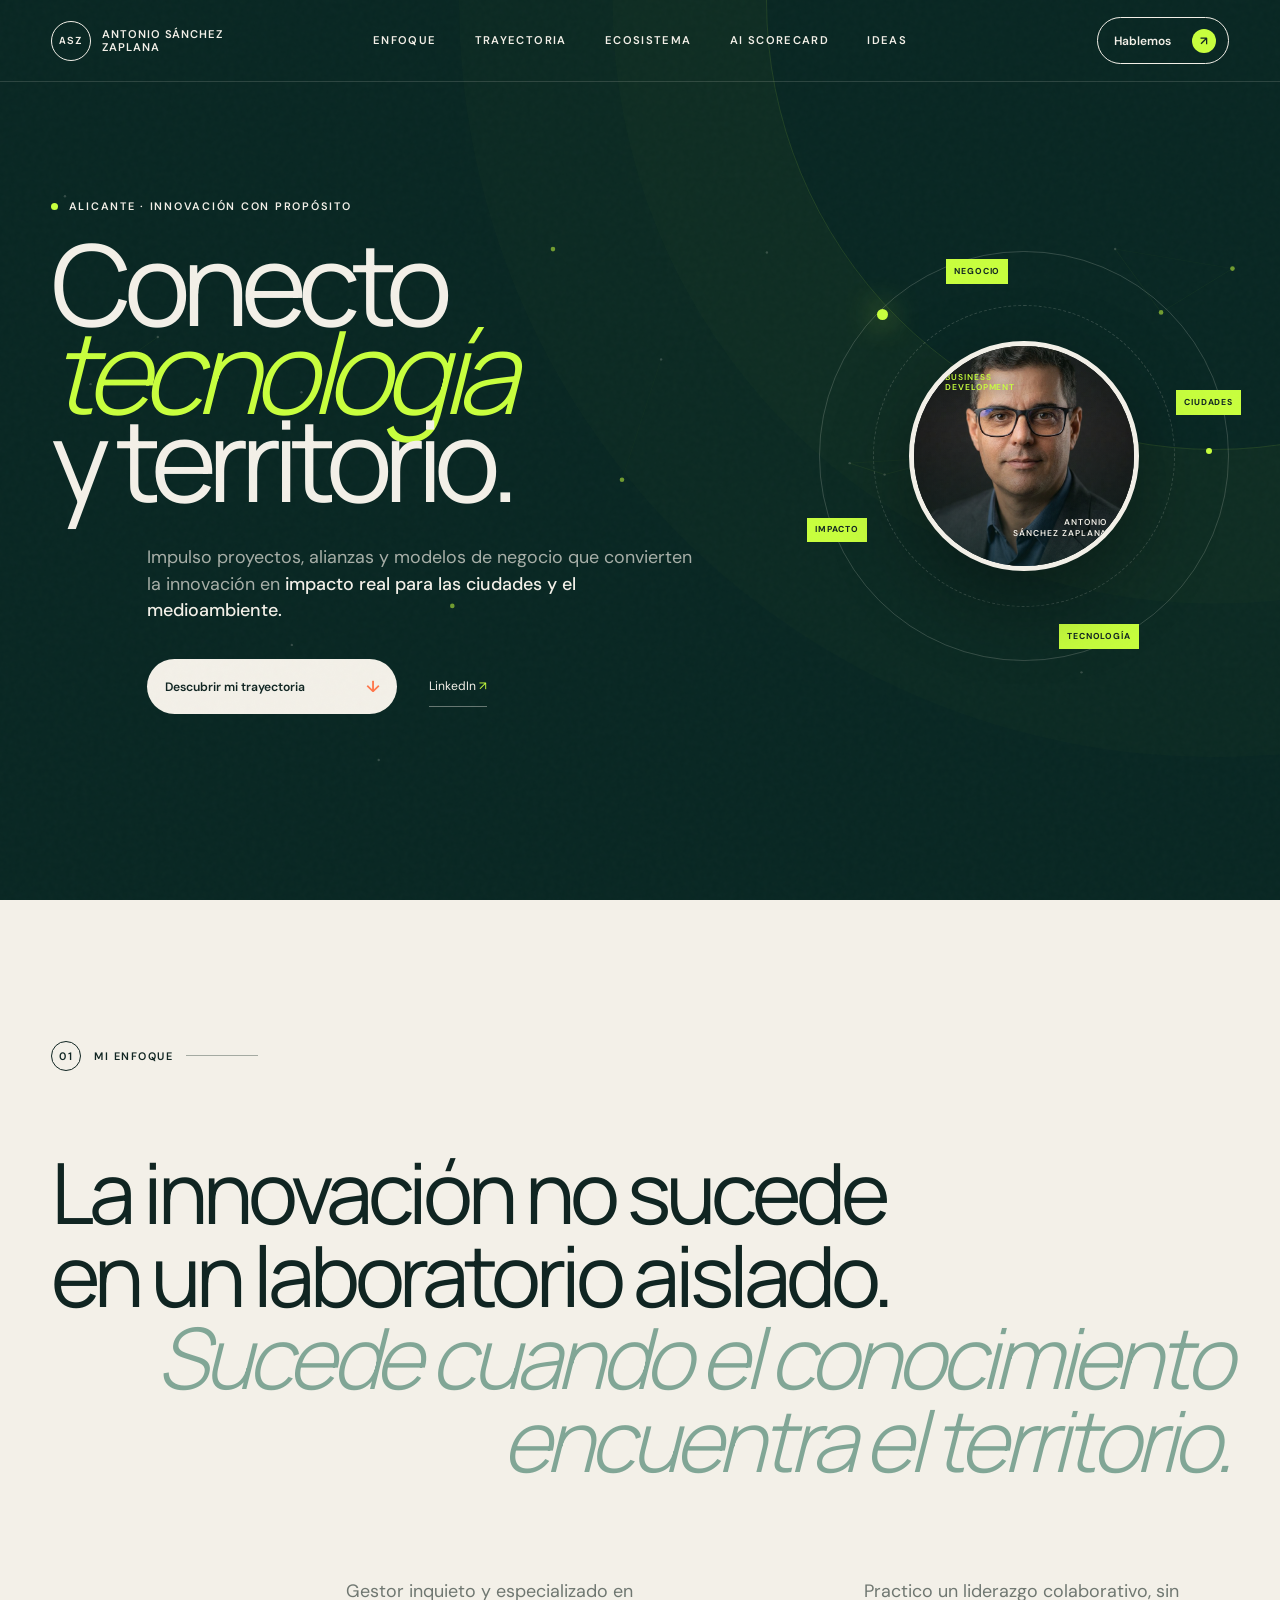
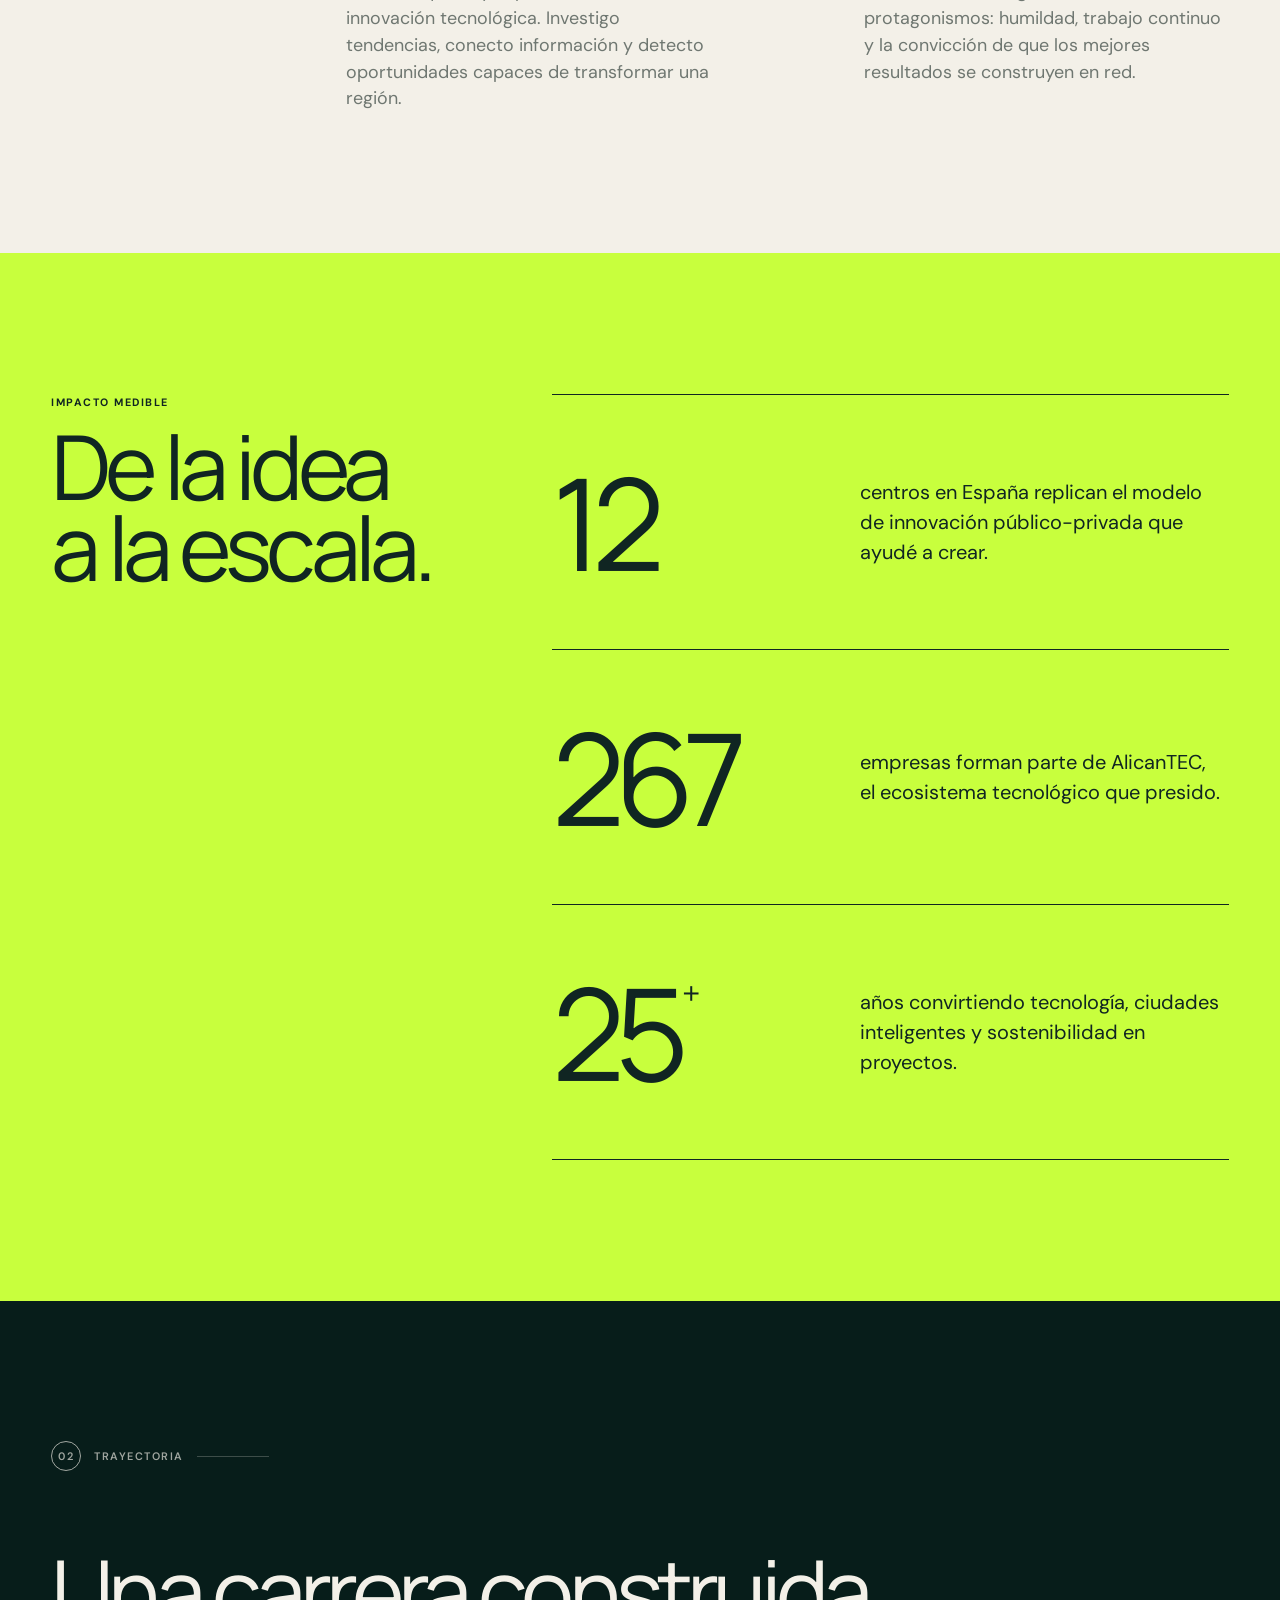
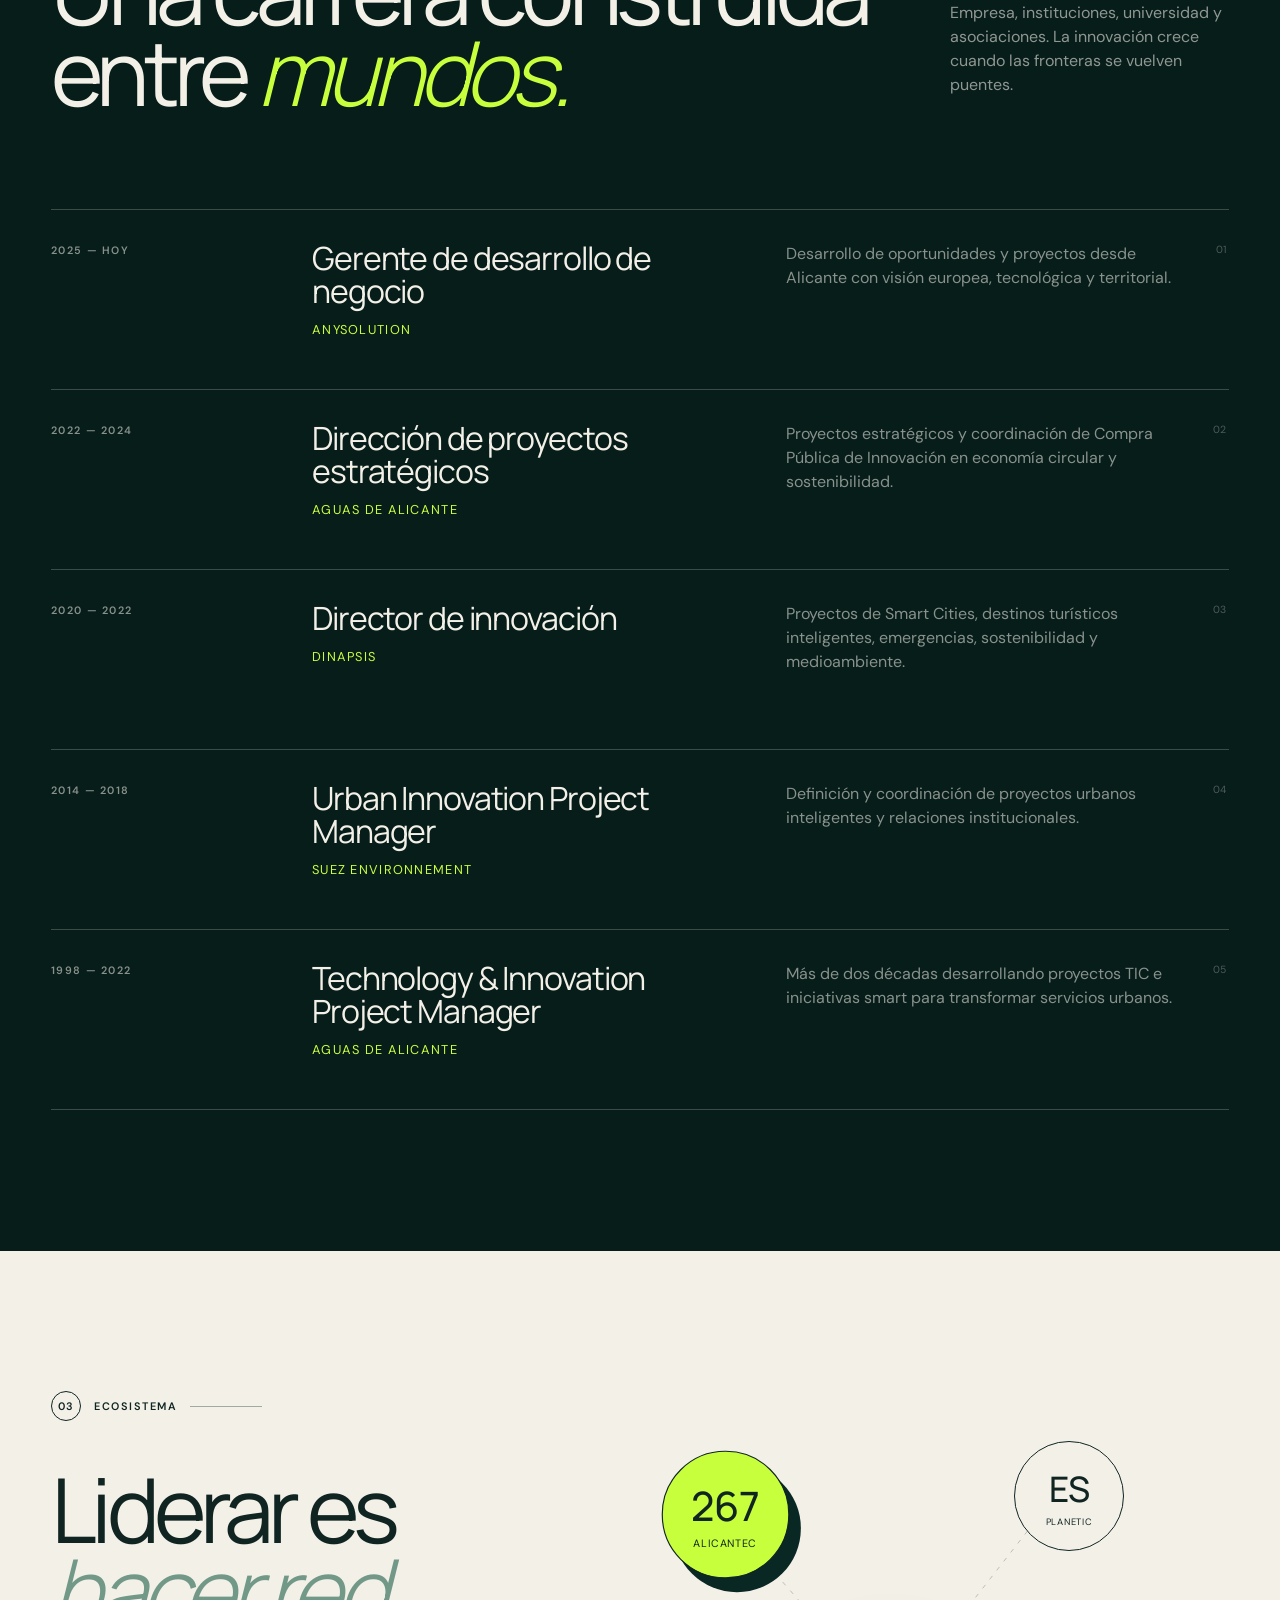
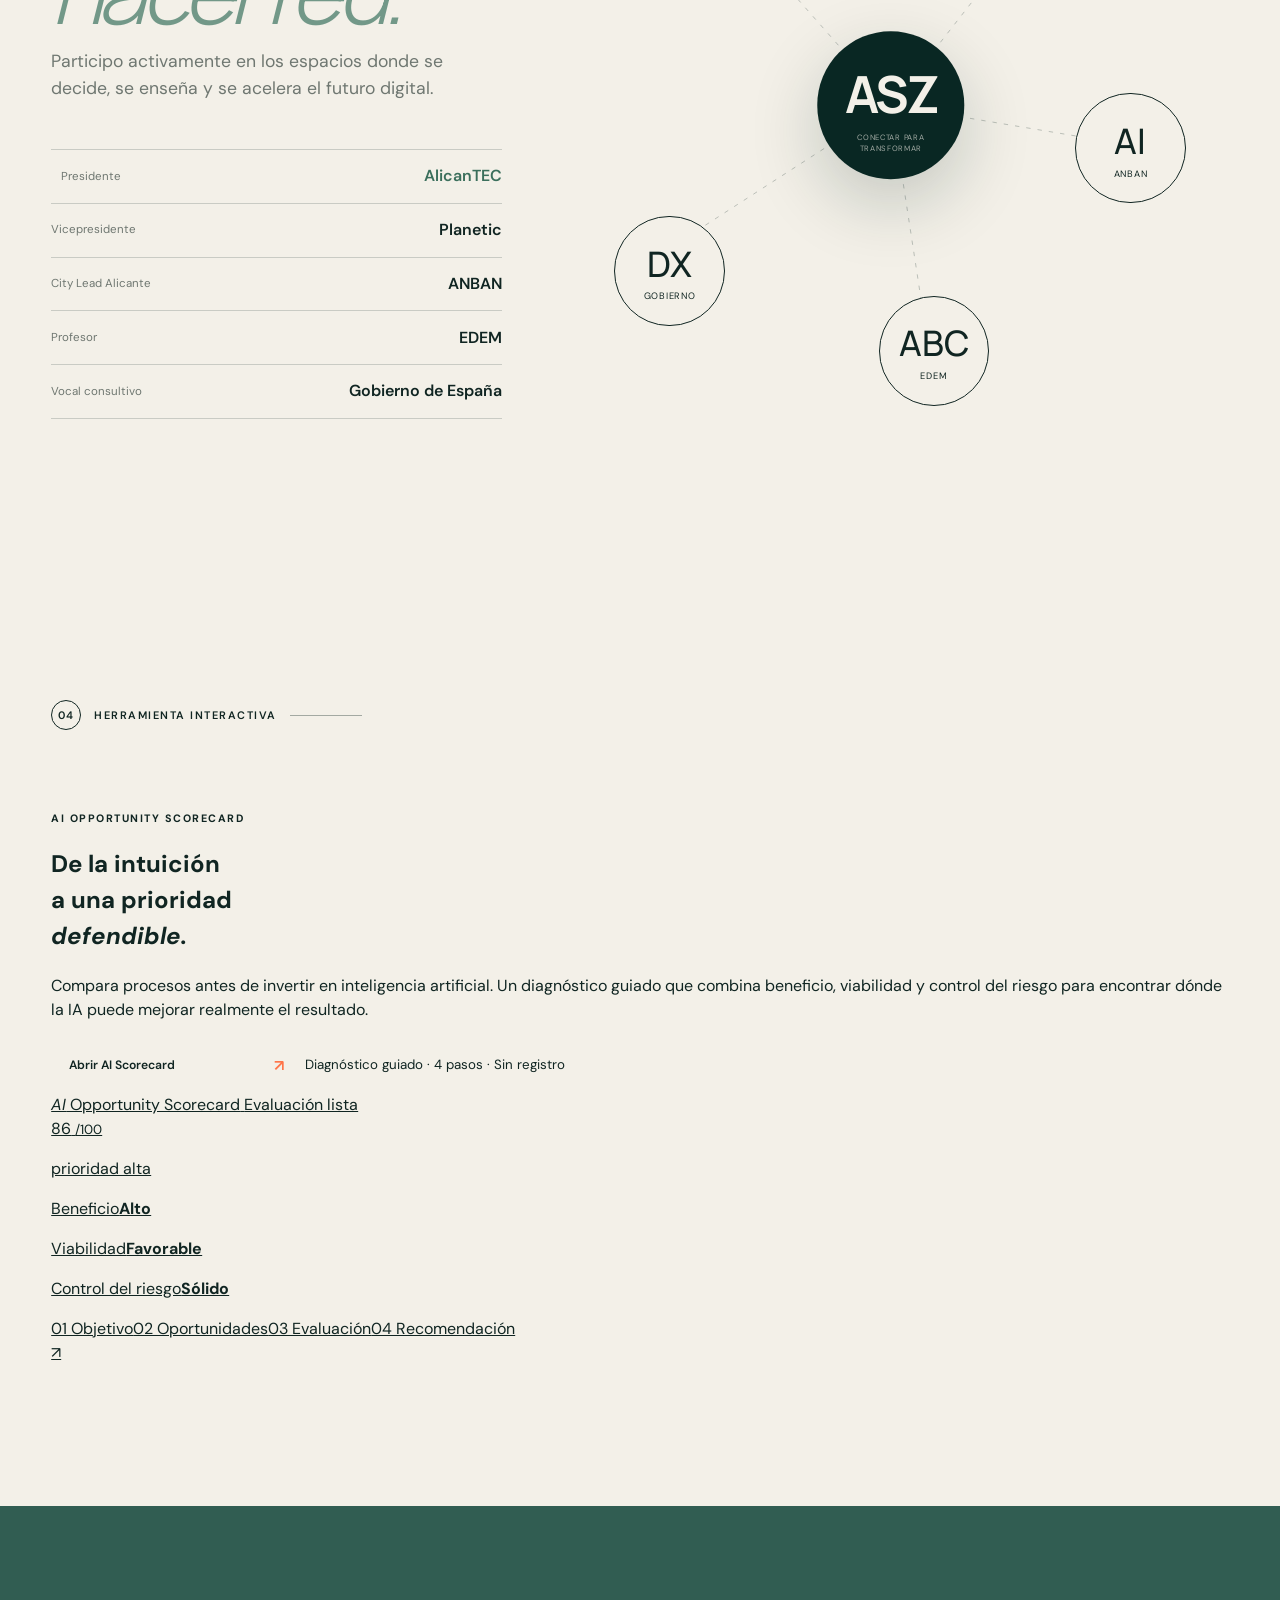
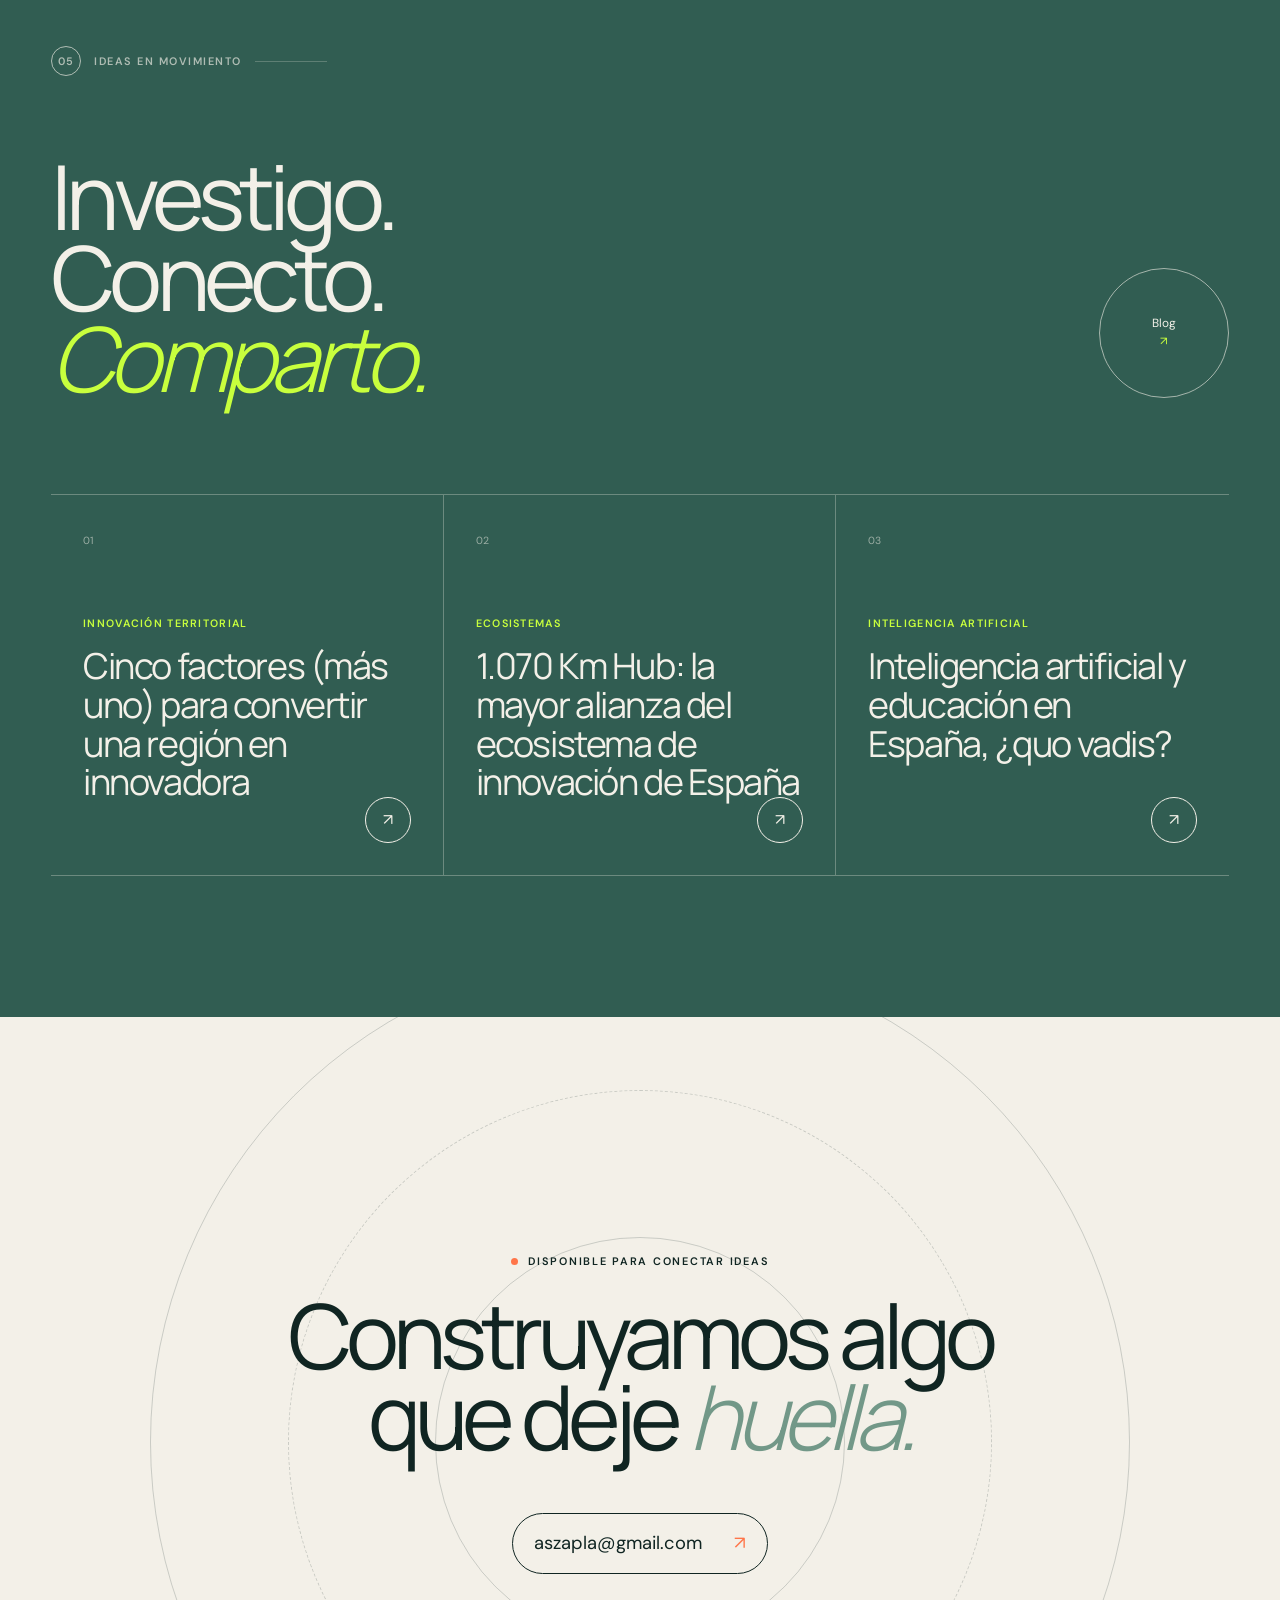
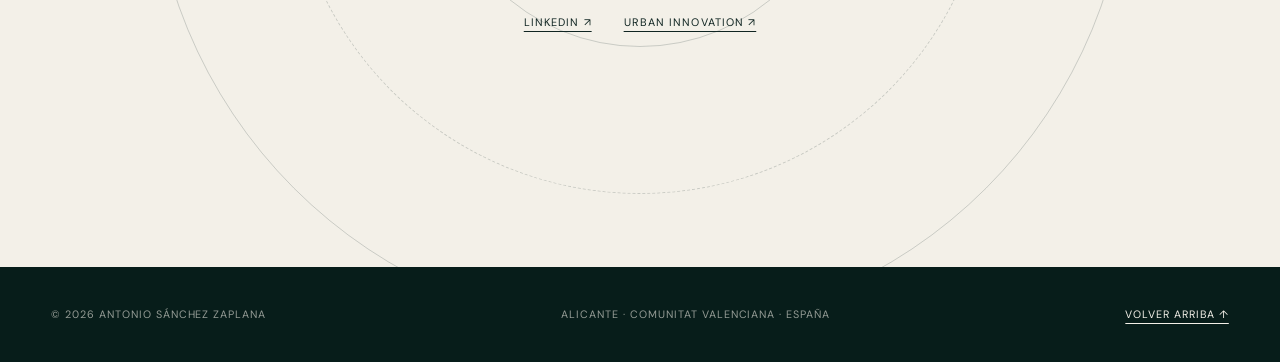
==== commit ca3c07c2: "Add AI Scorecard access to portfolio home" ====
--- a/index.html
+++ b/index.html
@@ -22,6 +22,7 @@
       <a href="#enfoque">Enfoque</a>
       <a href="#trayectoria">Trayectoria</a>
       <a href="#ecosistema">Ecosistema</a>
+      <a href="#scorecard">AI Scorecard</a>
       <a href="#ideas">Ideas</a>
     </nav>
     <a class="contact-pill magnetic" href="mailto:aszapla@gmail.com">Hablemos <span>↗</span></a>
@@ -169,8 +170,46 @@
       </div>
     </section>
 
+    <section class="scorecard section" id="scorecard">
+      <div class="section-tag reveal"><span>04</span> Herramienta interactiva</div>
+      <div class="scorecard-shell">
+        <div class="scorecard-copy reveal">
+          <p class="kicker">AI Opportunity Scorecard</p>
+          <h2>De la intuición<br>a una prioridad<br><em>defendible.</em></h2>
+          <p>Compara procesos antes de invertir en inteligencia artificial. Un diagnóstico guiado que combina beneficio, viabilidad y control del riesgo para encontrar dónde la IA puede mejorar realmente el resultado.</p>
+          <div class="scorecard-actions">
+            <a class="button scorecard-action magnetic" href="https://aszapla.github.io/AIscorecard/">Abrir AI Scorecard <span>↗</span></a>
+            <small>Diagnóstico guiado · 4 pasos · Sin registro</small>
+          </div>
+        </div>
+
+        <a class="scorecard-preview reveal" href="https://aszapla.github.io/AIscorecard/" aria-label="Abrir AI Opportunity Scorecard">
+          <div class="preview-topline">
+            <span class="preview-brand"><i>AI</i> Opportunity Scorecard</span>
+            <span class="preview-status"><i></i> Evaluación lista</span>
+          </div>
+          <div class="preview-content">
+            <div class="score-ring">
+              <span>86</span>
+              <small>/100</small>
+              <p>prioridad alta</p>
+            </div>
+            <div class="score-factors">
+              <p><span>Beneficio</span><strong>Alto</strong><i style="--score: 88%"></i></p>
+              <p><span>Viabilidad</span><strong>Favorable</strong><i style="--score: 76%"></i></p>
+              <p><span>Control del riesgo</span><strong>Sólido</strong><i style="--score: 91%"></i></p>
+            </div>
+          </div>
+          <div class="preview-footer">
+            <span>01 Objetivo</span><span>02 Oportunidades</span><span>03 Evaluación</span><span>04 Recomendación</span>
+          </div>
+          <span class="preview-arrow" aria-hidden="true">↗</span>
+        </a>
+      </div>
+    </section>
+
     <section class="ideas section" id="ideas">
-      <div class="section-tag light reveal"><span>04</span> Ideas en movimiento</div>
+      <div class="section-tag light reveal"><span>05</span> Ideas en movimiento</div>
       <div class="ideas-head reveal">
         <h2>Investigo.<br>Conecto.<br><em>Comparto.</em></h2>
         <a class="round-link magnetic" href="https://www.urbaninnovation.es" target="_blank" rel="noreferrer" aria-label="Visitar Urban Innovation">Blog <span>↗</span></a>
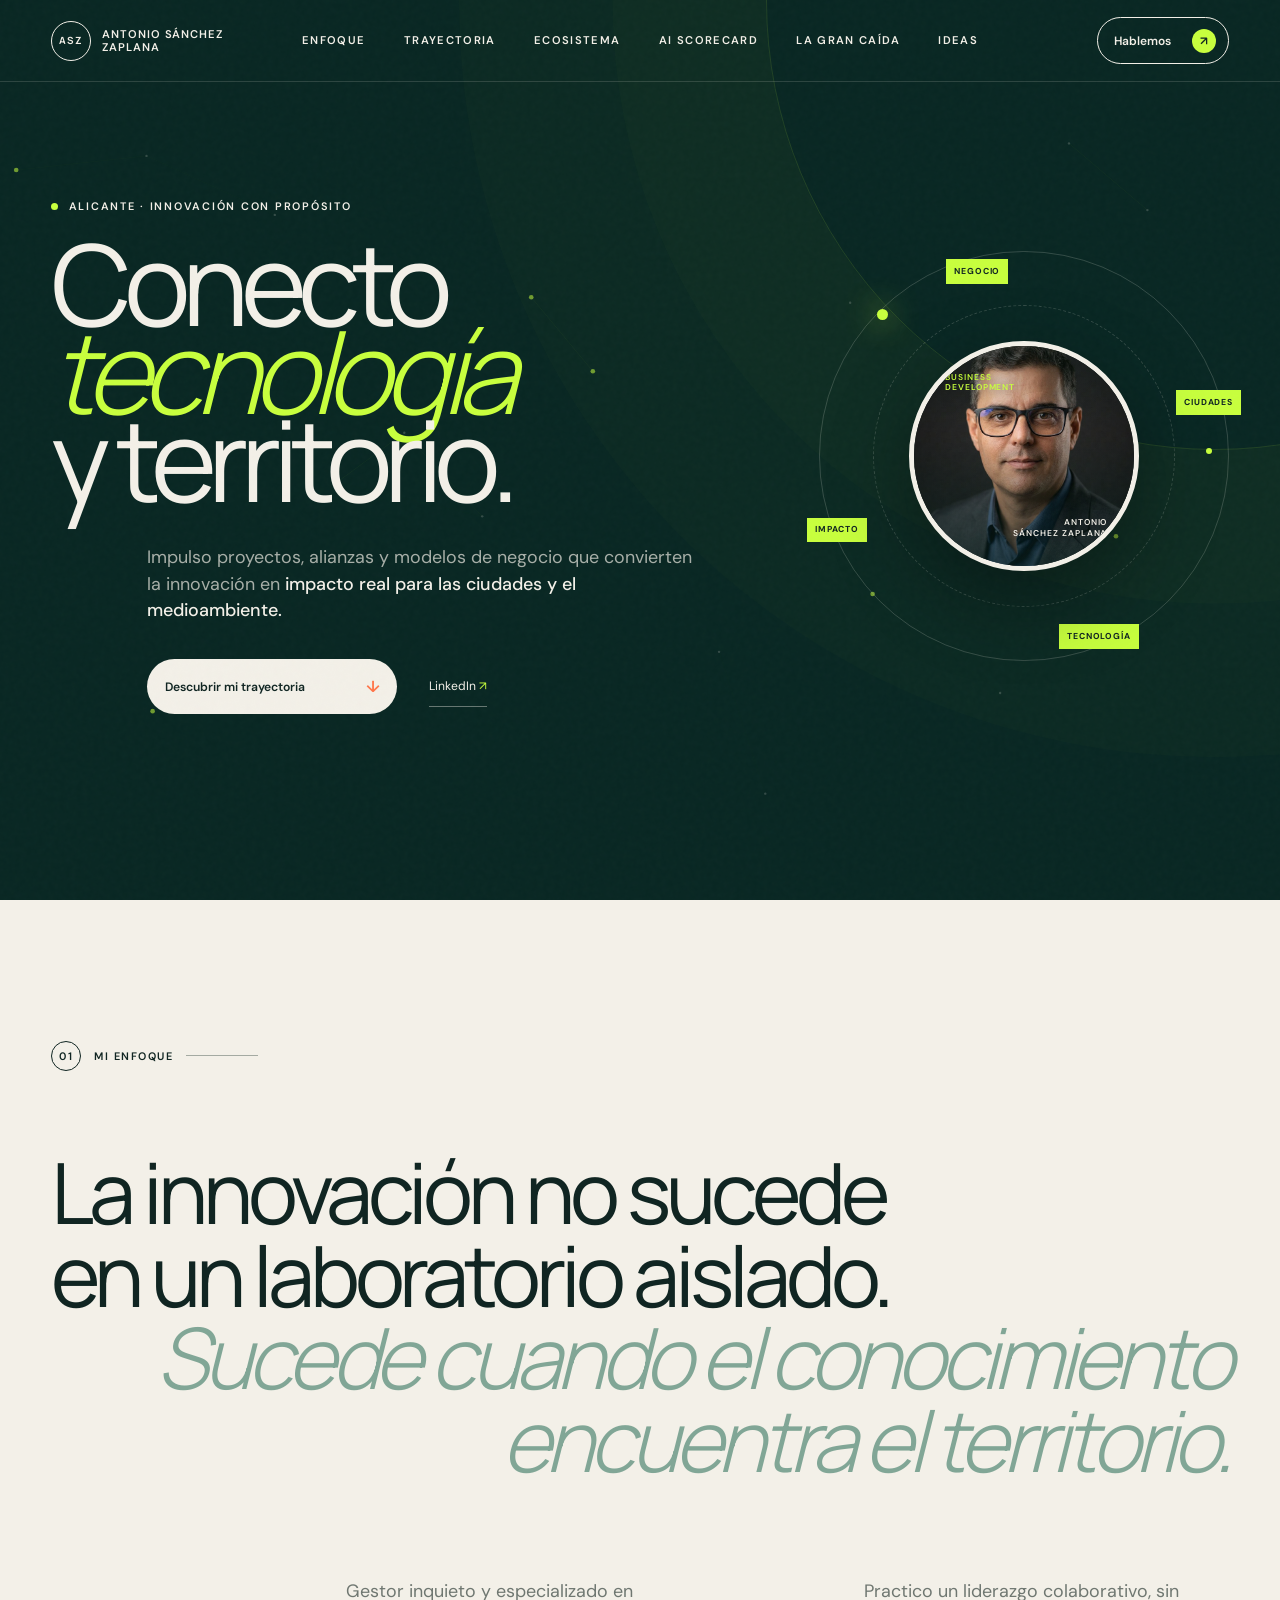
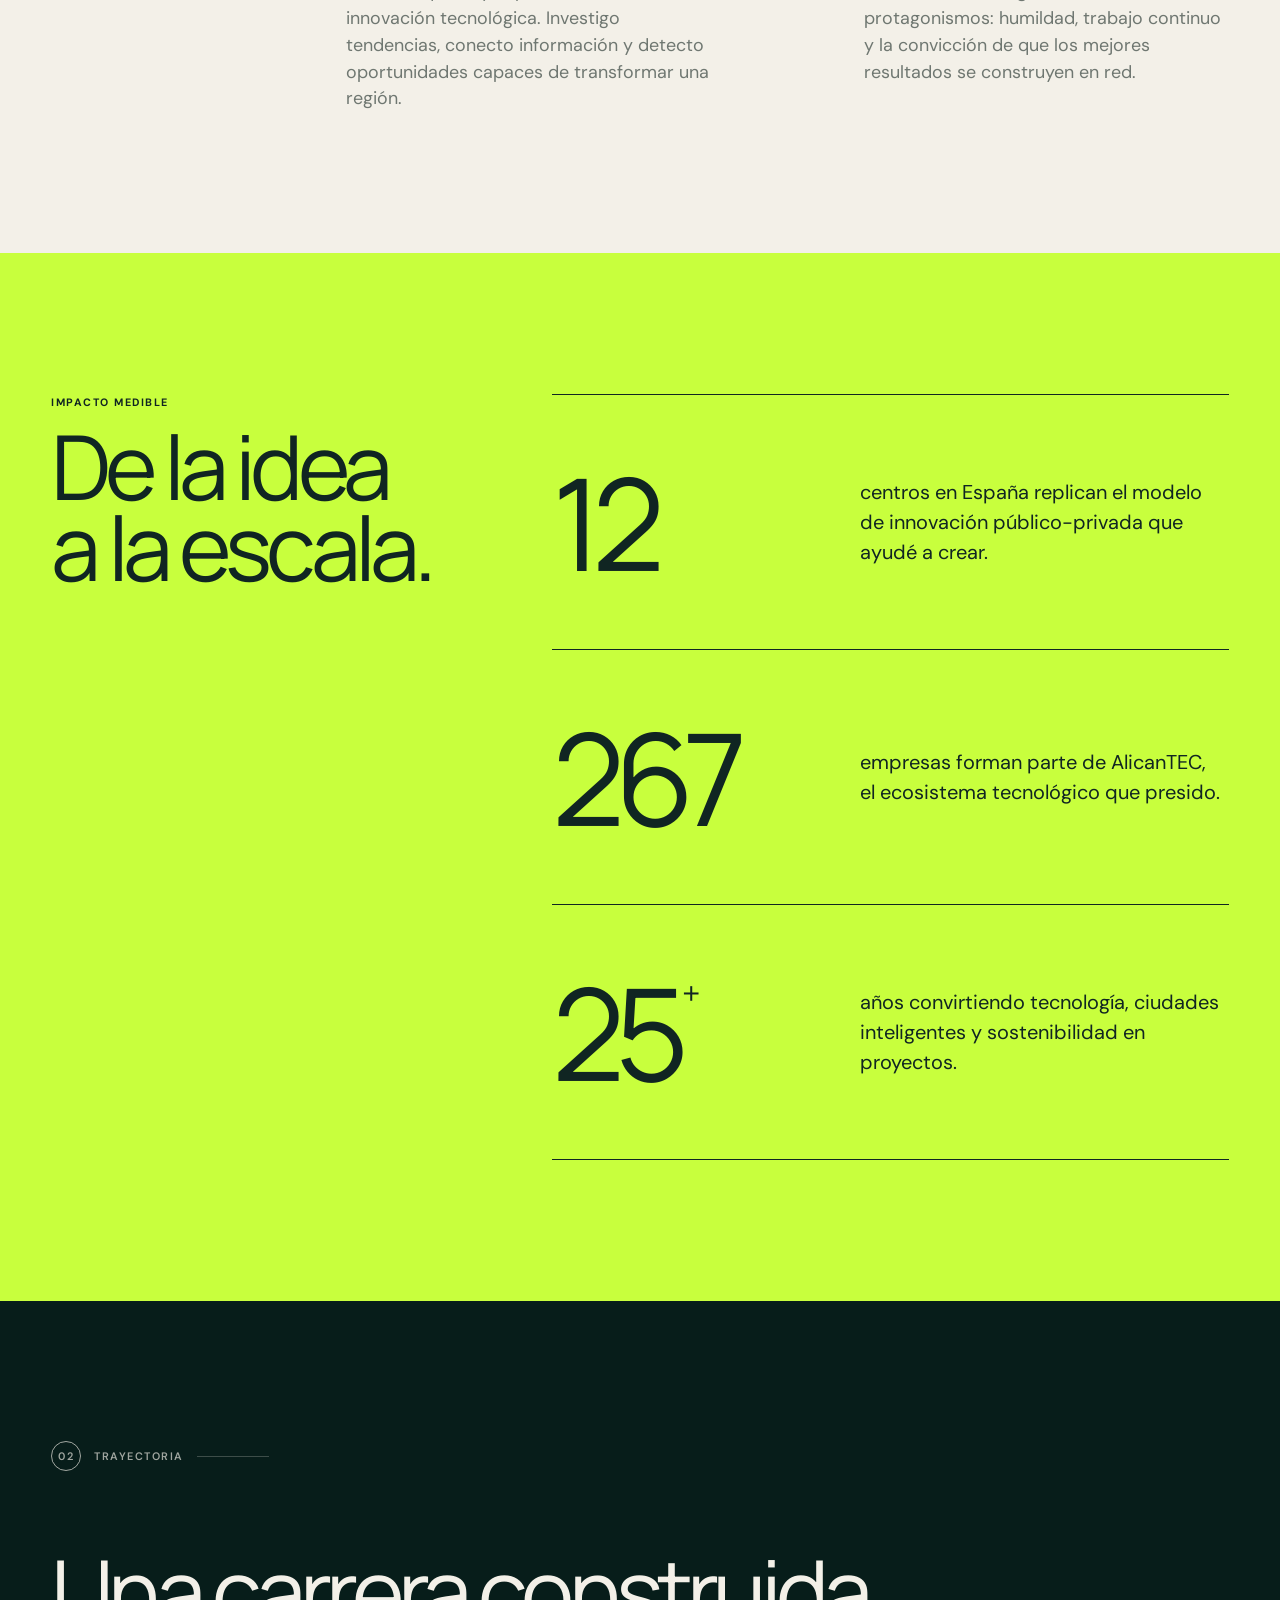
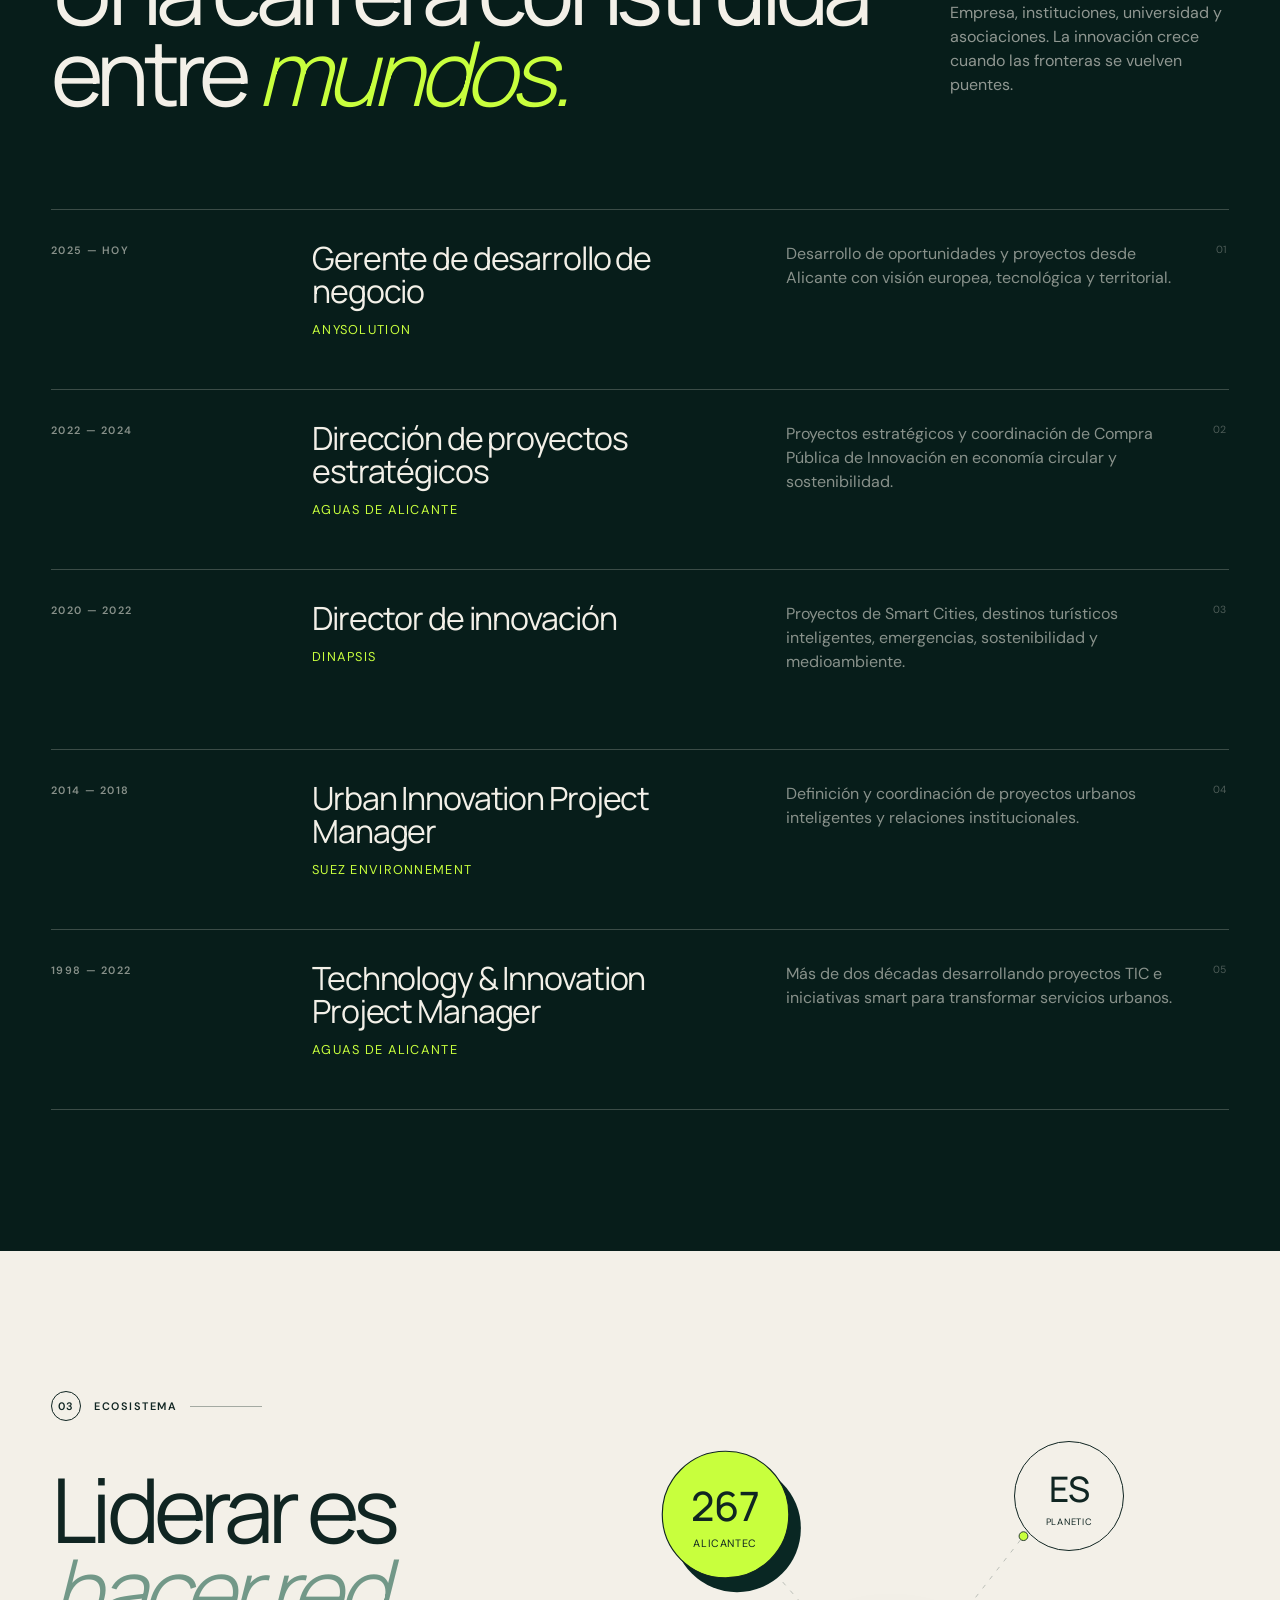
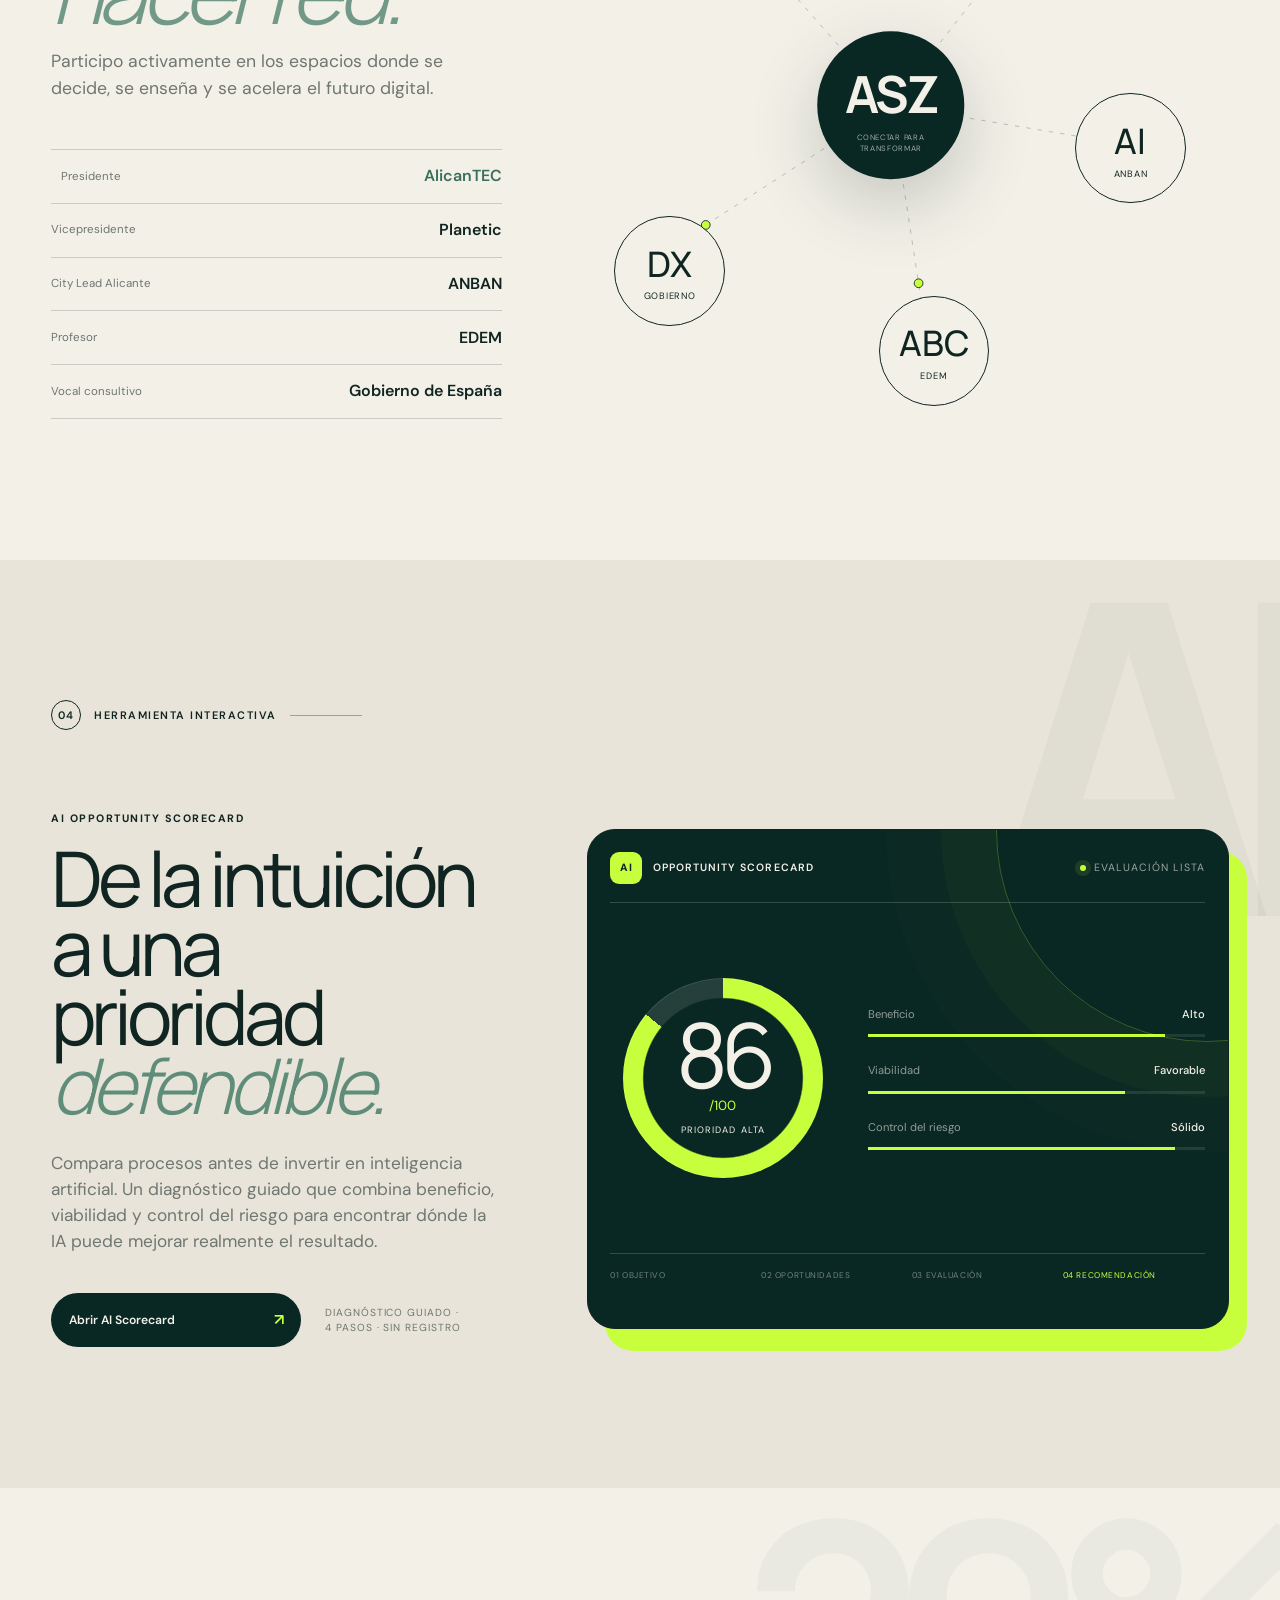
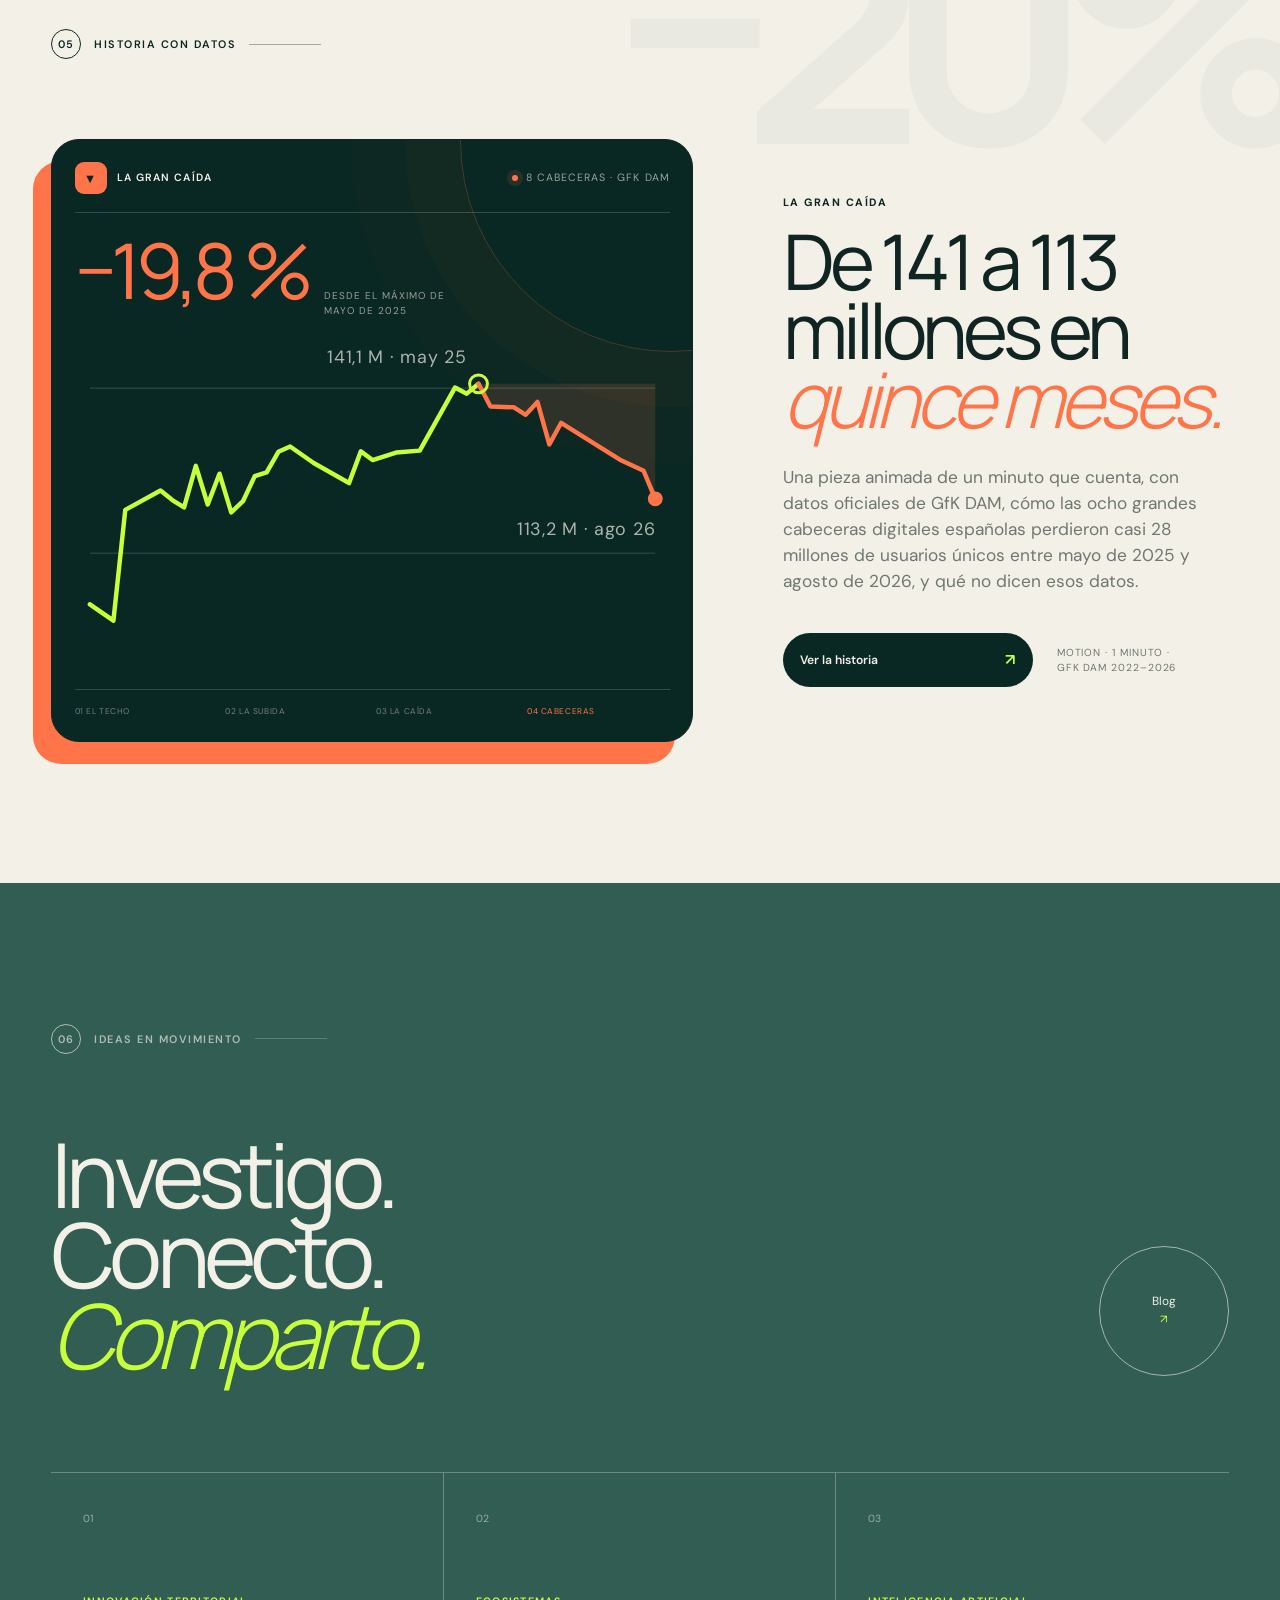
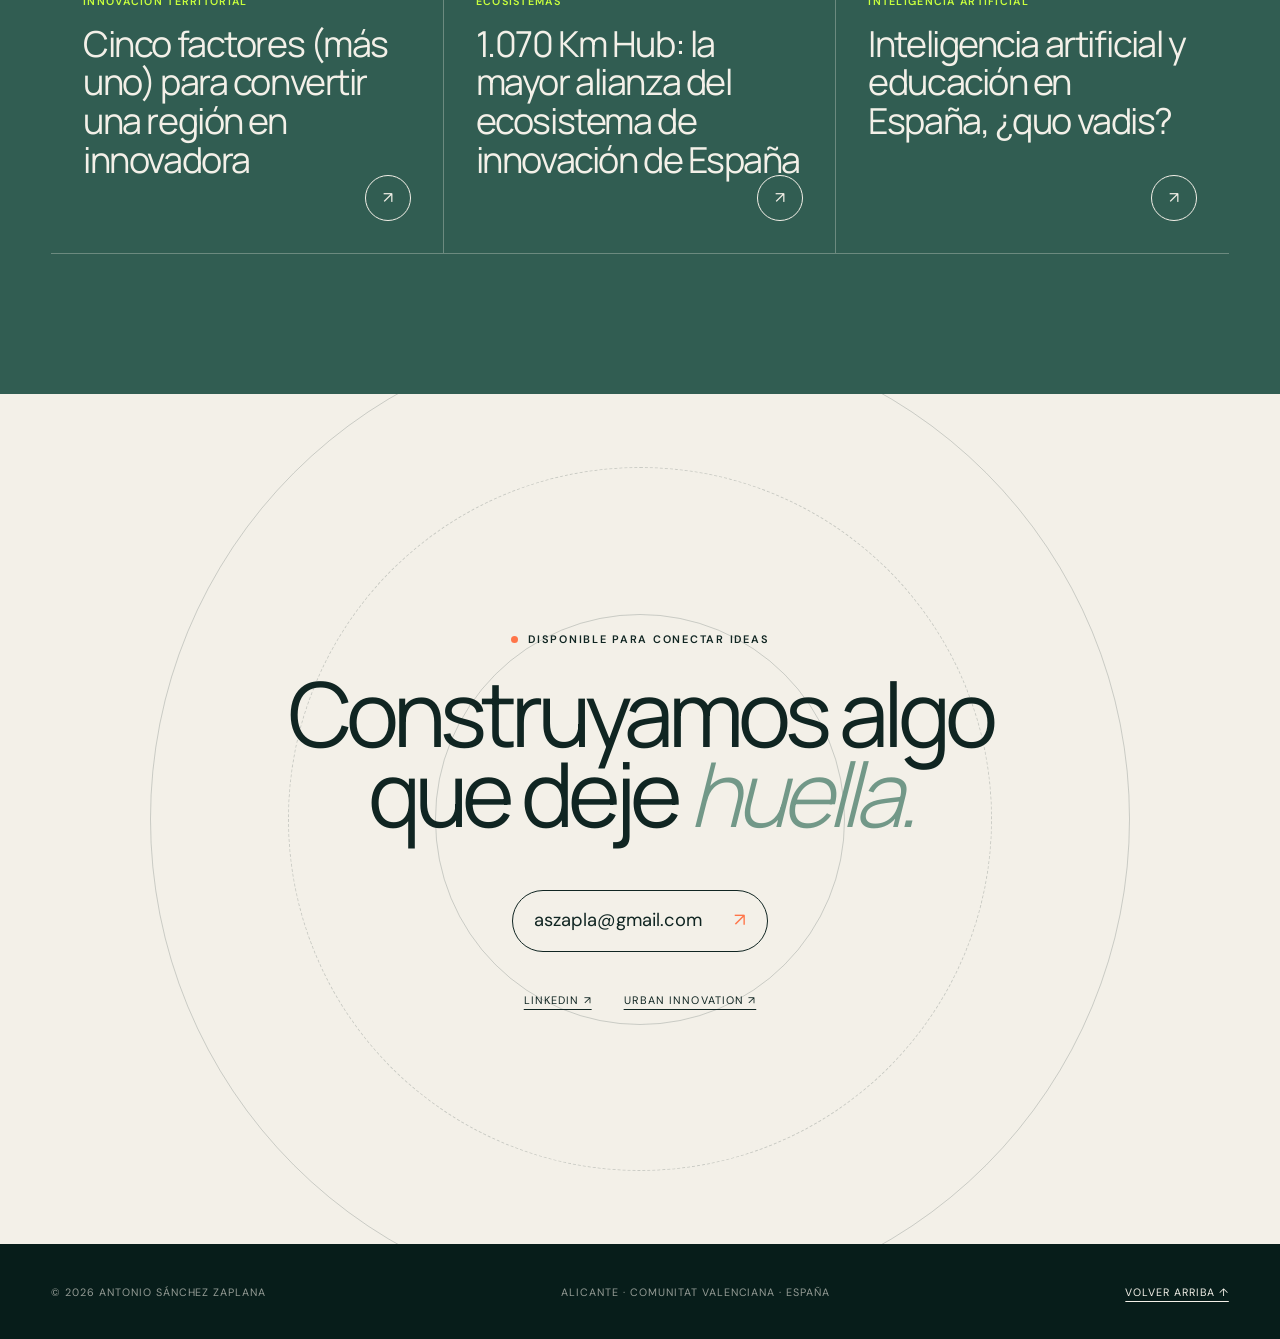
==== commit 46a56d93: "Añade el proyecto La gran caída Pieza animada sobre la caída de audiencia de la prensa digital (GfK " ====
--- a/index.html
+++ b/index.html
@@ -23,6 +23,7 @@
       <a href="#trayectoria">Trayectoria</a>
       <a href="#ecosistema">Ecosistema</a>
       <a href="#scorecard">AI Scorecard</a>
+      <a href="#caida">La gran caída</a>
       <a href="#ideas">Ideas</a>
     </nav>
     <a class="contact-pill magnetic" href="mailto:aszapla@gmail.com">Hablemos <span>↗</span></a>
@@ -208,8 +209,48 @@
       </div>
     </section>
 
+    <section class="scorecard story section" id="caida">
+      <div class="section-tag reveal"><span>05</span> Historia con datos</div>
+      <div class="scorecard-shell">
+        <div class="scorecard-copy reveal">
+          <p class="kicker">La gran caída</p>
+          <h2>De 141 a 113<br>millones en<br><em>quince meses.</em></h2>
+          <p>Una pieza animada de un minuto que cuenta, con datos oficiales de GfK DAM, cómo las ocho grandes cabeceras digitales españolas perdieron casi 28 millones de usuarios únicos entre mayo de 2025 y agosto de 2026, y qué no dicen esos datos.</p>
+          <div class="scorecard-actions">
+            <a class="button scorecard-action magnetic" href="https://aszapla.github.io/la-gran-caida/">Ver la historia <span>↗</span></a>
+            <small>Motion · 1 minuto · GfK DAM 2022–2026</small>
+          </div>
+        </div>
+
+        <a class="scorecard-preview story-preview reveal" href="https://aszapla.github.io/la-gran-caida/" aria-label="Ver La gran caída">
+          <div class="preview-topline">
+            <span class="preview-brand"><i>▼</i> La gran caída</span>
+            <span class="preview-status"><i></i> 8 cabeceras · GfK DAM</span>
+          </div>
+          <div class="story-content">
+            <p class="story-figure"><span>−19,8 %</span><small>desde el máximo de mayo de 2025</small></p>
+            <svg class="story-chart" viewBox="0 0 400 220" role="img" aria-label="Suma mensual de las ocho grandes cabeceras: sube de 87,6 M en 2022 a 141,1 M en mayo de 2025 y cae a 113,2 M en agosto de 2026">
+              <line x1="10" x2="390" y1="33.8" y2="33.8" class="story-grid"></line>
+              <line x1="10" x2="390" y1="144.6" y2="144.6" class="story-grid"></line>
+              <polygon points="271.2,30.8 279.2,46.0 295.0,46.6 302.9,51.6 310.8,43.0 318.8,71.5 326.7,57.1 366.2,81.8 382.1,89.2 390.0,108.1 390.0,30.8" class="story-gap"></polygon>
+              <polyline points="10.0,179.0 25.8,190.0 33.8,115.5 57.5,102.5 65.4,108.9 73.3,113.9 81.2,85.9 89.2,111.9 97.1,91.2 105.0,117.2 112.9,109.7 120.8,92.8 128.8,90.3 136.7,76.5 144.6,72.9 160.4,84.0 184.2,97.5 192.1,76.2 200.0,82.0 215.8,77.0 231.7,75.7 255.4,33.3 263.3,37.4 271.2,30.8" class="story-rise" pathLength="1"></polyline>
+              <polyline points="271.2,30.8 279.2,46.0 295.0,46.6 302.9,51.6 310.8,43.0 318.8,71.5 326.7,57.1 366.2,81.8 382.1,89.2 390.0,108.1" class="story-fall" pathLength="1"></polyline>
+              <circle cx="271.2" cy="30.8" r="6" class="story-peak"></circle>
+              <circle cx="390.0" cy="108.1" r="5" class="story-end"></circle>
+              <text x="263.2" y="16.8" text-anchor="end">141,1 M · may 25</text>
+              <text x="390.0" y="132.1" text-anchor="end">113,2 M · ago 26</text>
+            </svg>
+          </div>
+          <div class="preview-footer">
+            <span>01 El techo</span><span>02 La subida</span><span>03 La caída</span><span>04 Cabeceras</span>
+          </div>
+          <span class="preview-arrow" aria-hidden="true">↗</span>
+        </a>
+      </div>
+    </section>
+
     <section class="ideas section" id="ideas">
-      <div class="section-tag light reveal"><span>05</span> Ideas en movimiento</div>
+      <div class="section-tag light reveal"><span>06</span> Ideas en movimiento</div>
       <div class="ideas-head reveal">
         <h2>Investigo.<br>Conecto.<br><em>Comparto.</em></h2>
         <a class="round-link magnetic" href="https://www.urbaninnovation.es" target="_blank" rel="noreferrer" aria-label="Visitar Urban Innovation">Blog <span>↗</span></a>
@@ -250,4 +291,4 @@
   <script src="script.js"></script>
 </body>
 </html>
-
+
--- a/styles.css
+++ b/styles.css
@@ -109,7 +109,7 @@
 .impact { background: var(--acid); display: grid; grid-template-columns: .85fr 1.4fr; gap: 7vw; }
 .impact-heading { align-self: start; position: sticky; top: 120px; }
 .kicker { margin: 0 0 1rem; text-transform: uppercase; letter-spacing: .14em; font-size: .67rem; font-weight: 700; }
-.impact h2, .trajectory h2, .ecosystem h2, .ideas h2, .contact h2 { margin: 0; font-family: "Manrope", sans-serif; font-size: clamp(3.3rem, 7vw, 7.2rem); line-height: .9; letter-spacing: -.065em; font-weight: 400; }
+.impact h2, .trajectory h2, .ecosystem h2, .scorecard h2, .ideas h2, .contact h2 { margin: 0; font-family: "Manrope", sans-serif; font-size: clamp(3.3rem, 7vw, 7.2rem); line-height: .9; letter-spacing: -.065em; font-weight: 400; }
 .impact-stats { border-top: 1px solid var(--ink); }
 .stat { min-height: 255px; display: grid; grid-template-columns: .75fr 1fr; align-items: center; gap: 2rem; border-bottom: 1px solid var(--ink); }
 .stat strong { font-family: "Manrope", sans-serif; font-size: clamp(5rem, 10vw, 10rem); font-weight: 400; line-height: .8; letter-spacing: -.08em; }
@@ -157,6 +157,41 @@
 .network-node.active { z-index: 2; transform: scale(1.15); background: var(--acid); box-shadow: 10px 12px 0 var(--deep); }
 .node-alicantec { left: 14%; top: 10%; }.node-planetic { right: 12%; top: 7%; }.node-anban { right: 2%; top: 48%; }.node-edem { right: 34%; bottom: 1%; }.node-gobierno { left: 5%; bottom: 14%; }
 
+.scorecard { color: var(--ink); background: var(--paper-2); overflow: hidden; }
+.scorecard::before { content: "AI"; position: absolute; right: -1vw; top: 1rem; color: rgba(16,37,34,.035); font-family: "Manrope", sans-serif; font-size: clamp(12rem, 34vw, 34rem); font-weight: 700; line-height: .8; letter-spacing: -.12em; pointer-events: none; }
+.scorecard-shell { position: relative; z-index: 1; max-width: var(--max); margin: auto; display: grid; grid-template-columns: .82fr 1.18fr; gap: clamp(3rem, 7vw, 7rem); align-items: center; }
+.scorecard-copy h2 { font-size: clamp(3.2rem, 6vw, 6.5rem); }
+.scorecard-copy h2 em { color: #5f8d79; font-weight: 300; }
+.scorecard-copy > p:not(.kicker) { max-width: 520px; margin: 2rem 0 0; color: var(--muted); font-size: clamp(1rem, 1.35vw, 1.15rem); }
+.scorecard-actions { margin-top: 2.4rem; display: flex; align-items: center; gap: 1.5rem; }
+.scorecard-action { color: var(--paper); background: var(--deep); }
+.scorecard-action span { color: var(--acid); }
+.scorecard-actions small { max-width: 140px; color: var(--muted); font-size: .64rem; text-transform: uppercase; letter-spacing: .09em; }
+.scorecard-preview { position: relative; min-height: 500px; padding: 1.4rem; border: 1px solid var(--ink); border-radius: 28px; color: var(--paper); background: var(--deep); text-decoration: none; box-shadow: 18px 22px 0 var(--acid); overflow: hidden; transform: rotate(1.5deg); transition: transform .5s cubic-bezier(.2,.7,.2,1), box-shadow .5s; }
+.scorecard-preview:hover { transform: rotate(0) translateY(-8px); box-shadow: 24px 30px 0 var(--acid); }
+.scorecard-preview::before { content: ""; position: absolute; width: 420px; height: 420px; right: -190px; top: -210px; border: 1px solid rgba(200,255,61,.25); border-radius: 50%; box-shadow: 0 0 0 55px rgba(200,255,61,.025), 0 0 0 110px rgba(200,255,61,.015); }
+.preview-topline { position: relative; z-index: 1; display: flex; justify-content: space-between; align-items: center; padding-bottom: 1.1rem; border-bottom: 1px solid rgba(243,240,232,.18); font-size: .66rem; text-transform: uppercase; letter-spacing: .1em; }
+.preview-brand { display: flex; align-items: center; gap: .65rem; font-weight: 600; }
+.preview-brand i { display: grid; place-items: center; width: 32px; height: 32px; border-radius: 9px; color: var(--deep); background: var(--acid); font-style: normal; font-weight: 800; }
+.preview-status { display: flex; align-items: center; gap: .5rem; color: rgba(243,240,232,.62); }
+.preview-status i { width: 6px; height: 6px; border-radius: 50%; background: var(--acid); box-shadow: 0 0 0 5px rgba(200,255,61,.1); }
+.preview-content { position: relative; z-index: 1; display: grid; grid-template-columns: .8fr 1.2fr; gap: 2rem; align-items: center; min-height: 350px; }
+.score-ring { width: min(16vw, 200px); aspect-ratio: 1; margin: auto; border-radius: 50%; display: grid; place-content: center; text-align: center; background: radial-gradient(circle at center, var(--deep) 56%, transparent 57%), conic-gradient(var(--acid) 0 86%, rgba(243,240,232,.12) 86%); box-shadow: inset 0 0 0 1px rgba(243,240,232,.1); animation: scoreFloat 4s ease-in-out infinite; }
+.score-ring span { font-family: "Manrope", sans-serif; font-size: clamp(3.6rem, 7vw, 6.5rem); line-height: .8; letter-spacing: -.08em; }
+.score-ring small { margin-top: .4rem; color: var(--acid); }
+.score-ring p { margin: .5rem 0 0; font-size: .58rem; text-transform: uppercase; letter-spacing: .12em; }
+@keyframes scoreFloat { 50% { transform: translateY(-8px); } }
+.score-factors { display: grid; gap: 1.6rem; }
+.score-factors p { position: relative; margin: 0; padding-bottom: .9rem; display: flex; justify-content: space-between; gap: 1rem; font-size: .7rem; }
+.score-factors p > span { color: rgba(243,240,232,.58); }
+.score-factors p > strong { font-weight: 500; }
+.score-factors p > i { position: absolute; left: 0; right: 0; bottom: 0; height: 3px; background: rgba(243,240,232,.1); overflow: hidden; }
+.score-factors p > i::after { content: ""; display: block; width: var(--score); height: 100%; background: var(--acid); transform-origin: left; animation: scoreLoad 1.5s cubic-bezier(.2,.7,.2,1) both; }
+@keyframes scoreLoad { from { transform: scaleX(0); } }
+.preview-footer { position: relative; z-index: 1; display: grid; grid-template-columns: repeat(4,1fr); gap: .5rem; padding-top: 1rem; border-top: 1px solid rgba(243,240,232,.18); color: rgba(243,240,232,.46); font-size: .52rem; text-transform: uppercase; letter-spacing: .07em; }
+.preview-footer span:last-child { color: var(--acid); }
+.preview-arrow { position: absolute; z-index: 2; right: 1.4rem; bottom: 1.25rem; display: none; place-items: center; width: 44px; height: 44px; border-radius: 50%; color: var(--deep); background: var(--acid); font-size: 1.2rem; }
+
 .ideas { color: var(--paper); background: #315d52; }
 .ideas-head { max-width: var(--max); margin: 0 auto 6rem; display: flex; justify-content: space-between; align-items: end; }
 .round-link { display: grid; place-content: center; text-align: center; width: 130px; aspect-ratio: 1; border: 1px solid rgba(243,240,232,.6); border-radius: 50%; text-decoration: none; font-size: .74rem; }
@@ -206,6 +241,10 @@
   .timeline-item > p:nth-child(3) { grid-column: 2; }
   .ecosystem { grid-template-columns: 1fr; }
   .network { width: min(85vw, 700px); }
+  .scorecard-shell { grid-template-columns: 1fr; }
+  .scorecard-copy { max-width: 700px; }
+  .scorecard-preview { width: min(92%, 720px); margin: auto; }
+  .score-ring { width: min(30vw, 190px); }
 }
 
 @media (max-width: 700px) {
@@ -238,6 +277,18 @@
   .network { width: 92vw; margin: 2rem -4vw 0; }
   .network-node { width: 21%; }
   .network-node span { font-size: .48rem; }
+  .scorecard { padding-bottom: 7rem; }
+  .scorecard-shell { gap: 3.5rem; }
+  .scorecard-actions { align-items: flex-start; flex-direction: column; }
+  .scorecard-actions small { max-width: none; }
+  .scorecard-preview { width: calc(100% - 12px); min-height: 430px; padding: 1rem; border-radius: 20px; box-shadow: 10px 12px 0 var(--acid); transform: none; }
+  .scorecard-preview:hover { transform: translateY(-4px); box-shadow: 12px 16px 0 var(--acid); }
+  .preview-status { display: none; }
+  .preview-content { min-height: 300px; grid-template-columns: 1fr; gap: 1.3rem; padding: 1.5rem 0; }
+  .score-ring { width: 150px; }
+  .score-factors { gap: 1rem; }
+  .preview-footer { display: none; }
+  .preview-arrow { display: grid; }
   .ideas-head { align-items: flex-start; }
   .round-link { width: 90px; }
   .articles { grid-template-columns: 1fr; }
@@ -255,3 +306,34 @@
   .reveal { opacity: 1; transform: none; }
 }
 
+
+/* La gran caída: historia con datos */
+.story { background: var(--paper); }
+.story::before { content: "−20%"; font-size: clamp(9rem, 24vw, 24rem); }
+.story .scorecard-shell { grid-template-columns: 1.18fr .82fr; }
+.story .scorecard-copy { order: 2; }
+.story .scorecard-copy h2 em { color: var(--orange); }
+.story-preview { transform: rotate(-1.5deg); box-shadow: -18px 22px 0 var(--orange); }
+.story-preview:hover { box-shadow: -24px 30px 0 var(--orange); }
+.story-preview::before { border-color: rgba(255,117,73,.25); box-shadow: 0 0 0 55px rgba(255,117,73,.025), 0 0 0 110px rgba(255,117,73,.015); }
+.story-preview .preview-brand i { background: var(--orange); font-size: .8rem; }
+.story-preview .preview-status i { background: var(--orange); box-shadow: 0 0 0 5px rgba(255,117,73,.12); }
+.story-preview .preview-footer span:last-child, .story-preview .preview-arrow { color: var(--orange); }
+.story-preview .preview-arrow { color: var(--deep); background: var(--orange); }
+.story-content { position: relative; z-index: 1; min-height: 350px; display: flex; flex-direction: column; justify-content: center; gap: 1.2rem; padding: 1.5rem 0; }
+.story-figure { margin: 0; display: flex; align-items: baseline; gap: 1rem; flex-wrap: wrap; }
+.story-figure span { font-family: "Manrope", sans-serif; font-size: clamp(3.2rem, 6vw, 5.5rem); line-height: .85; letter-spacing: -.06em; color: var(--orange); }
+.story-figure small { max-width: 150px; color: rgba(243,240,232,.6); font-size: .62rem; text-transform: uppercase; letter-spacing: .1em; }
+.story-chart { width: 100%; height: auto; overflow: visible; }
+.story-chart .story-grid { stroke: rgba(243,240,232,.12); stroke-width: 1; }
+.story-chart polyline { fill: none; stroke-width: 3; stroke-linecap: round; stroke-linejoin: round; stroke-dasharray: 1; stroke-dashoffset: 0; animation: storyDraw 2.4s cubic-bezier(.2,.7,.2,1) both; }
+.story-chart .story-rise { stroke: var(--acid); }
+.story-chart .story-fall { stroke: var(--orange); animation-delay: 1.6s; }
+.story-chart .story-gap { fill: rgba(255,117,73,.14); stroke: none; }
+.story-chart .story-peak { fill: none; stroke: var(--acid); stroke-width: 2; }
+.story-chart .story-end { fill: var(--orange); }
+.story-chart text { fill: rgba(243,240,232,.7); font-size: 12px; letter-spacing: .04em; }
+@keyframes storyDraw { from { stroke-dashoffset: 1; } }
+@media (max-width: 1000px) { .story .scorecard-shell { grid-template-columns: 1fr; } .story .scorecard-copy { order: 0; } }
+@media (max-width: 700px) { .story-preview { transform: none; box-shadow: -10px 12px 0 var(--orange); } .story-content { min-height: 300px; } }
+@media (prefers-reduced-motion: reduce) { .story-chart polyline { animation: none; } }
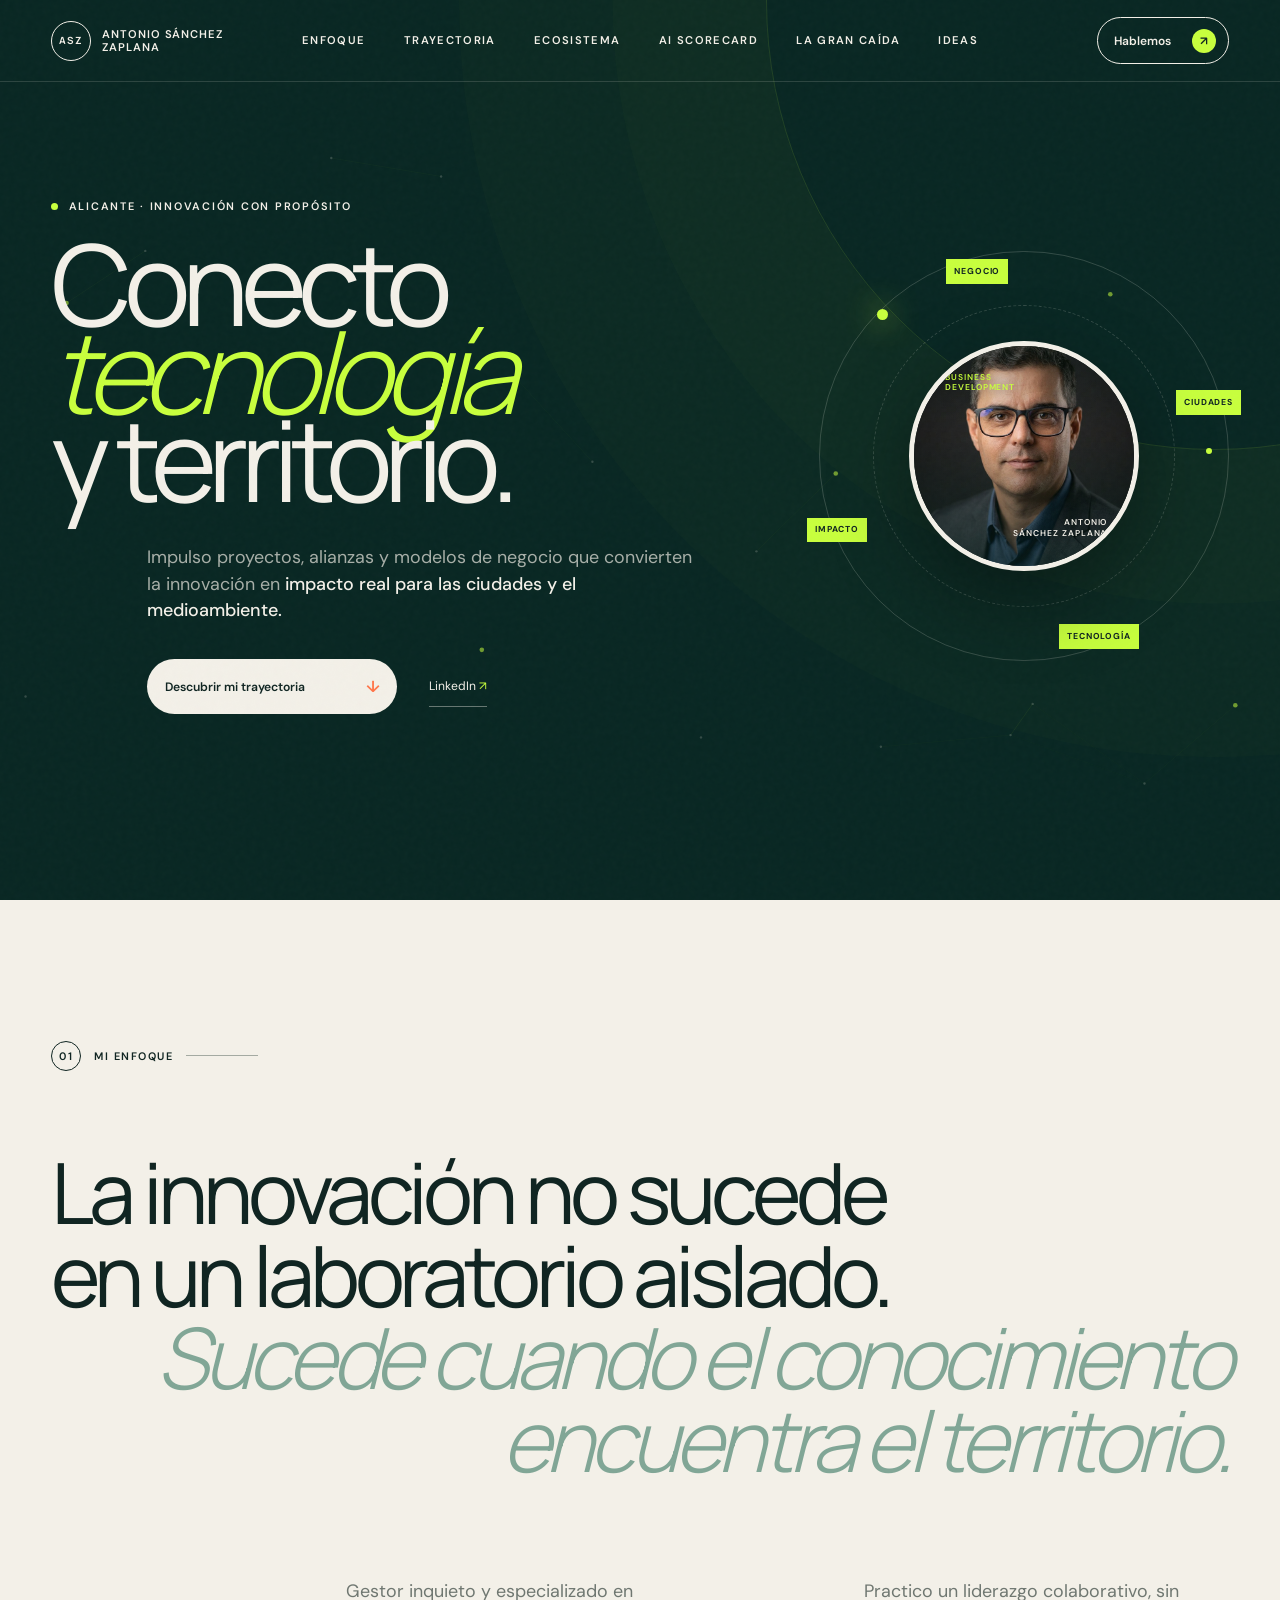
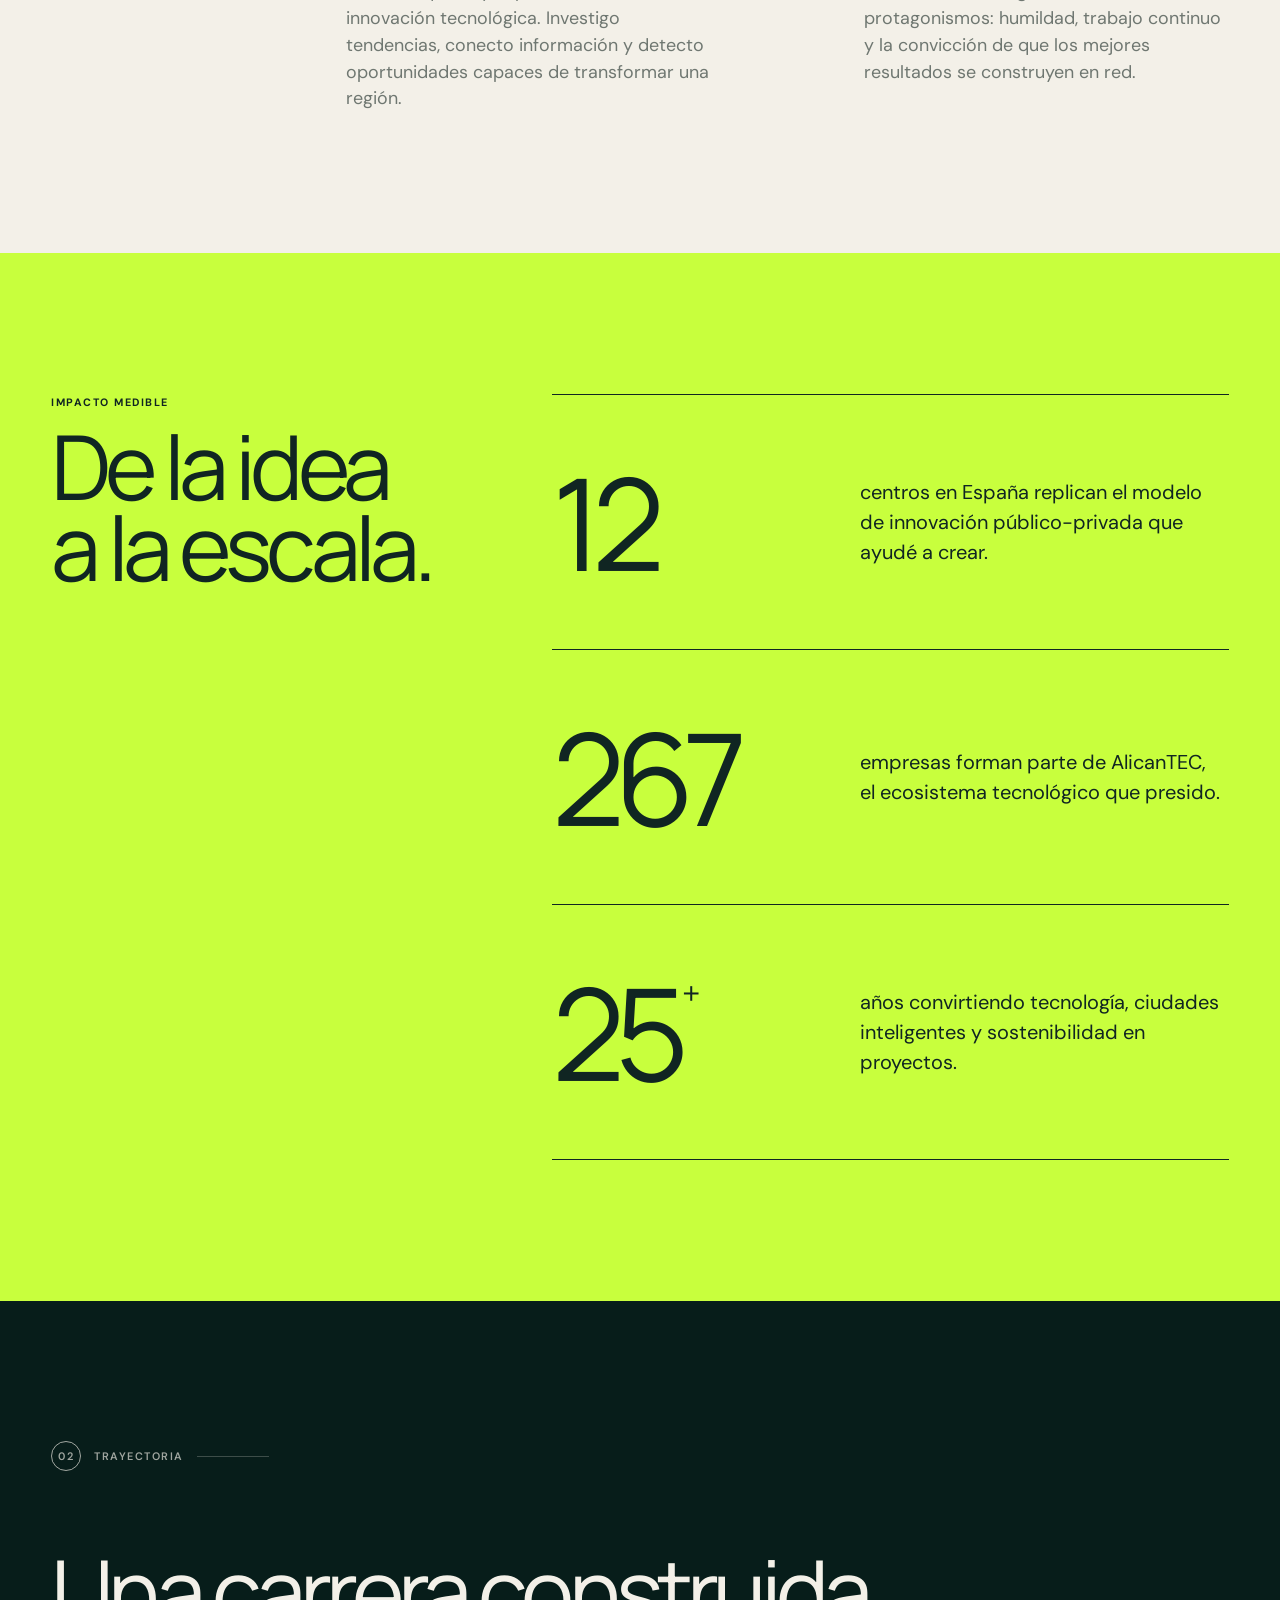
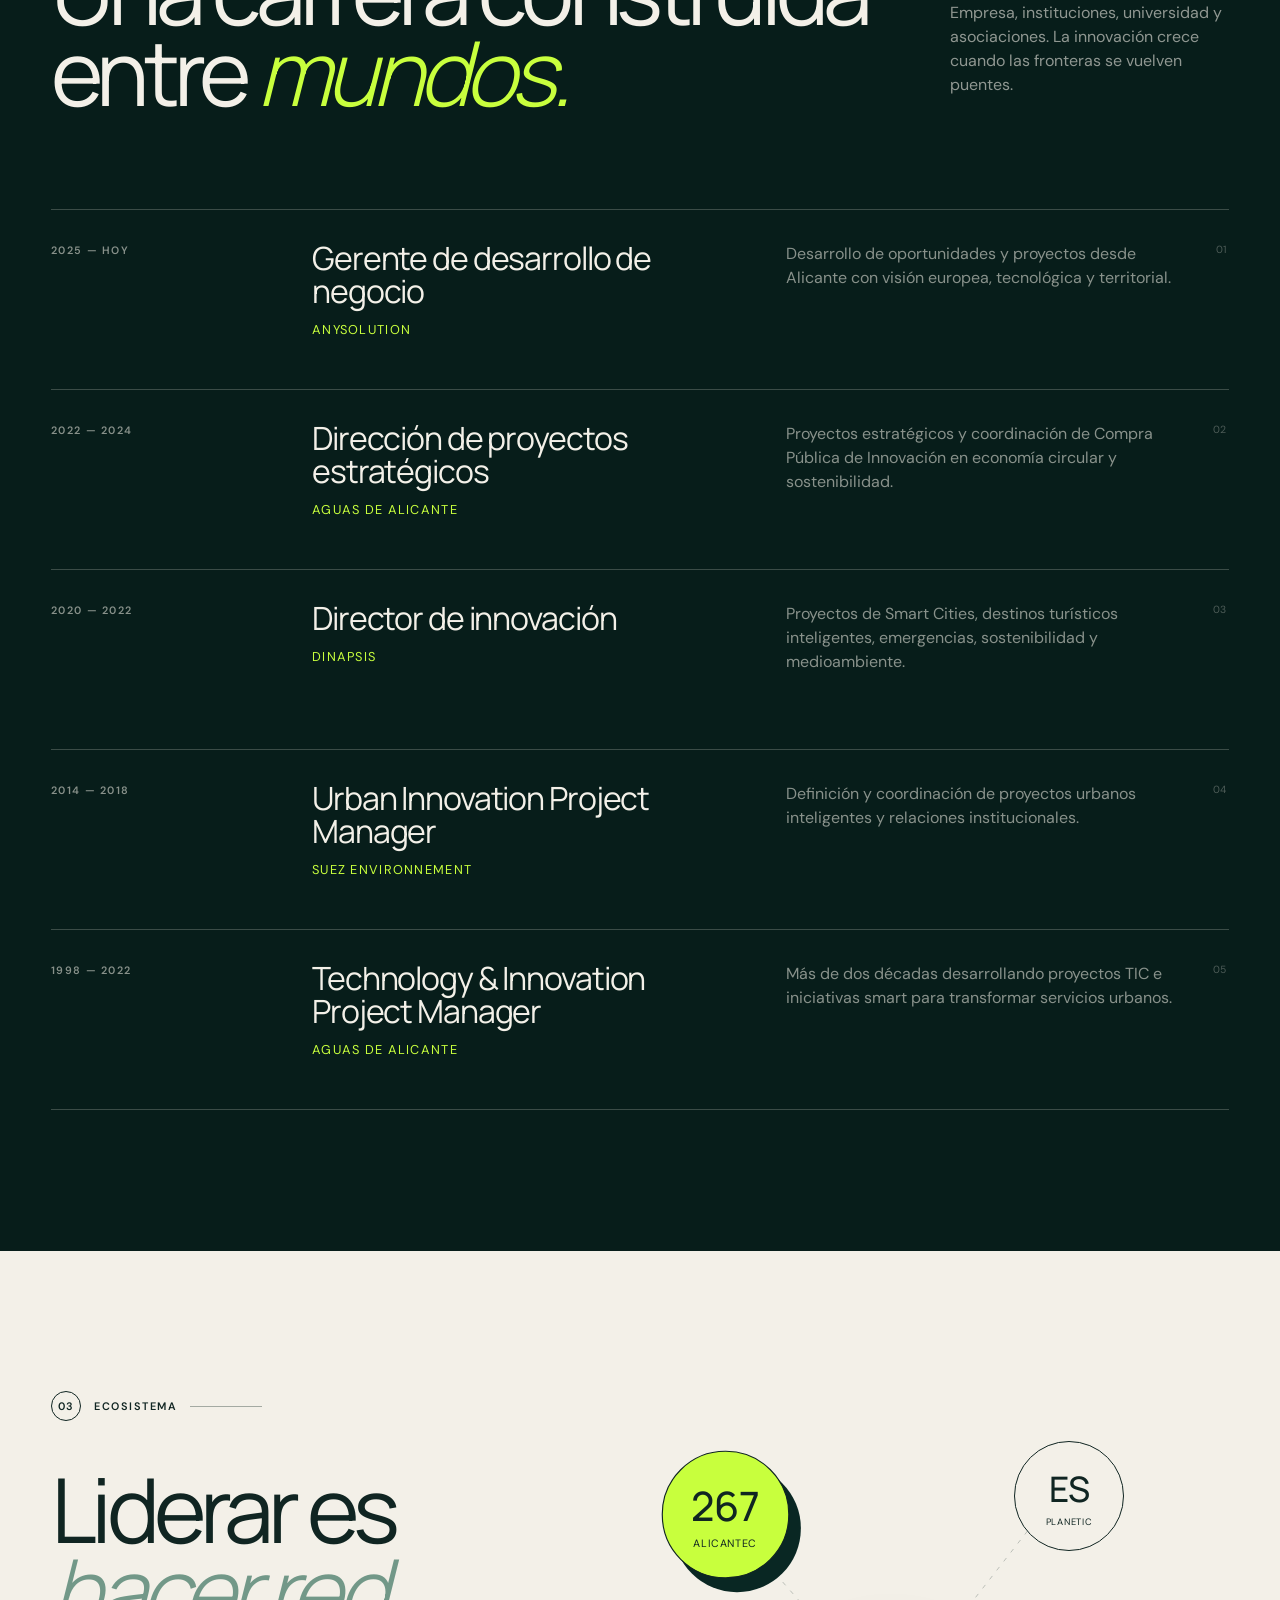
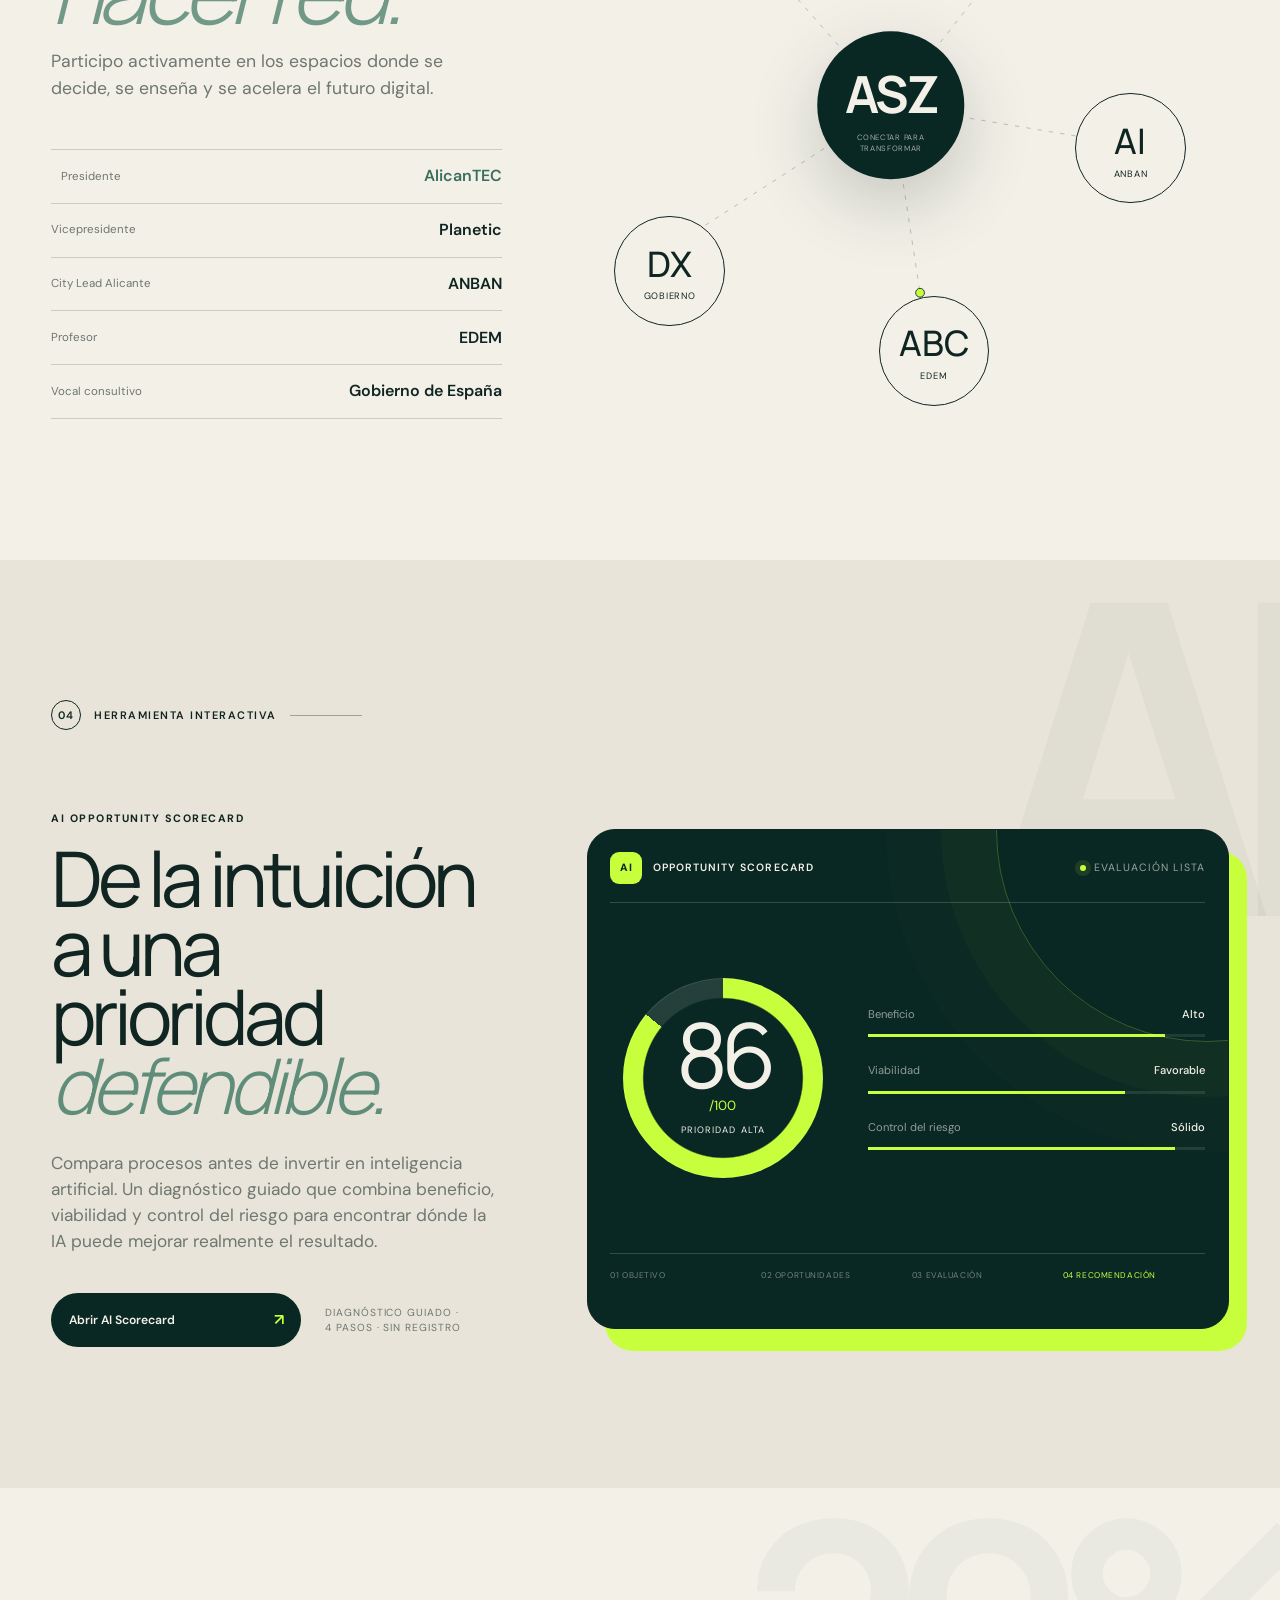
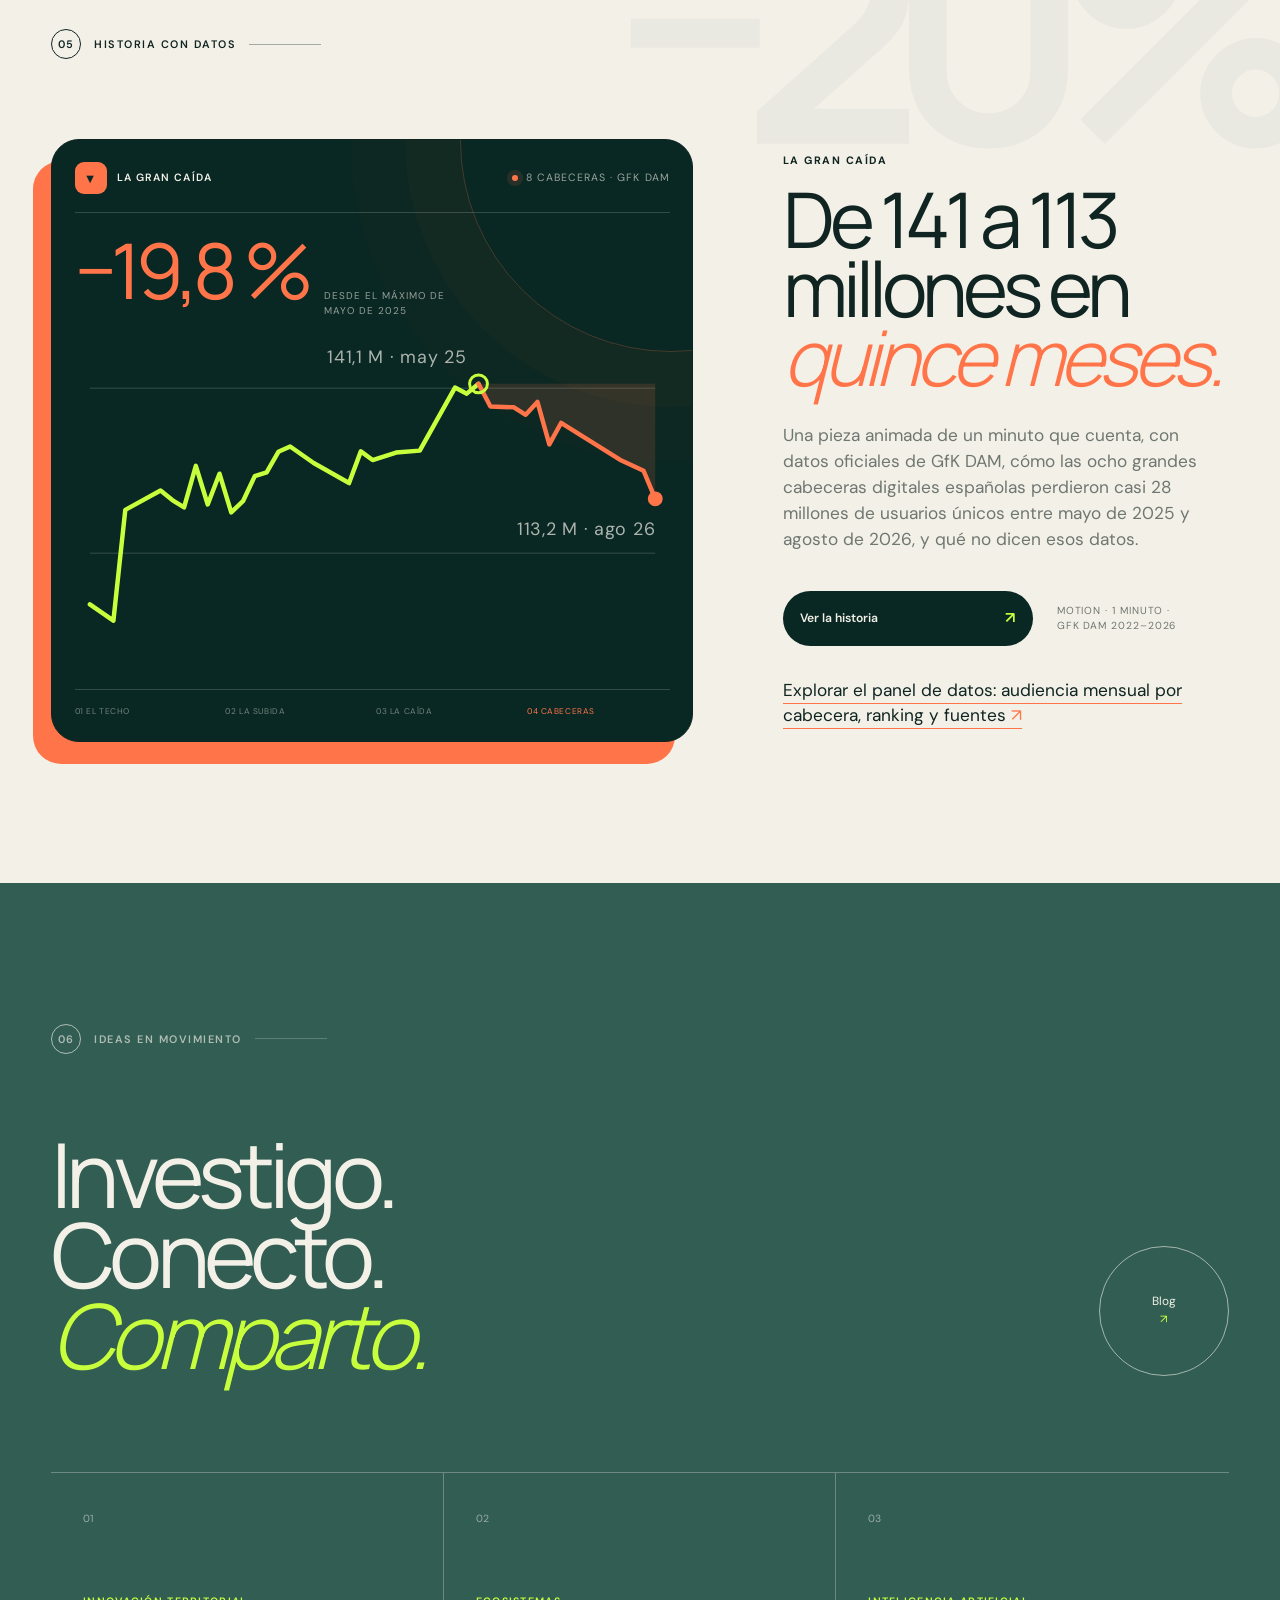
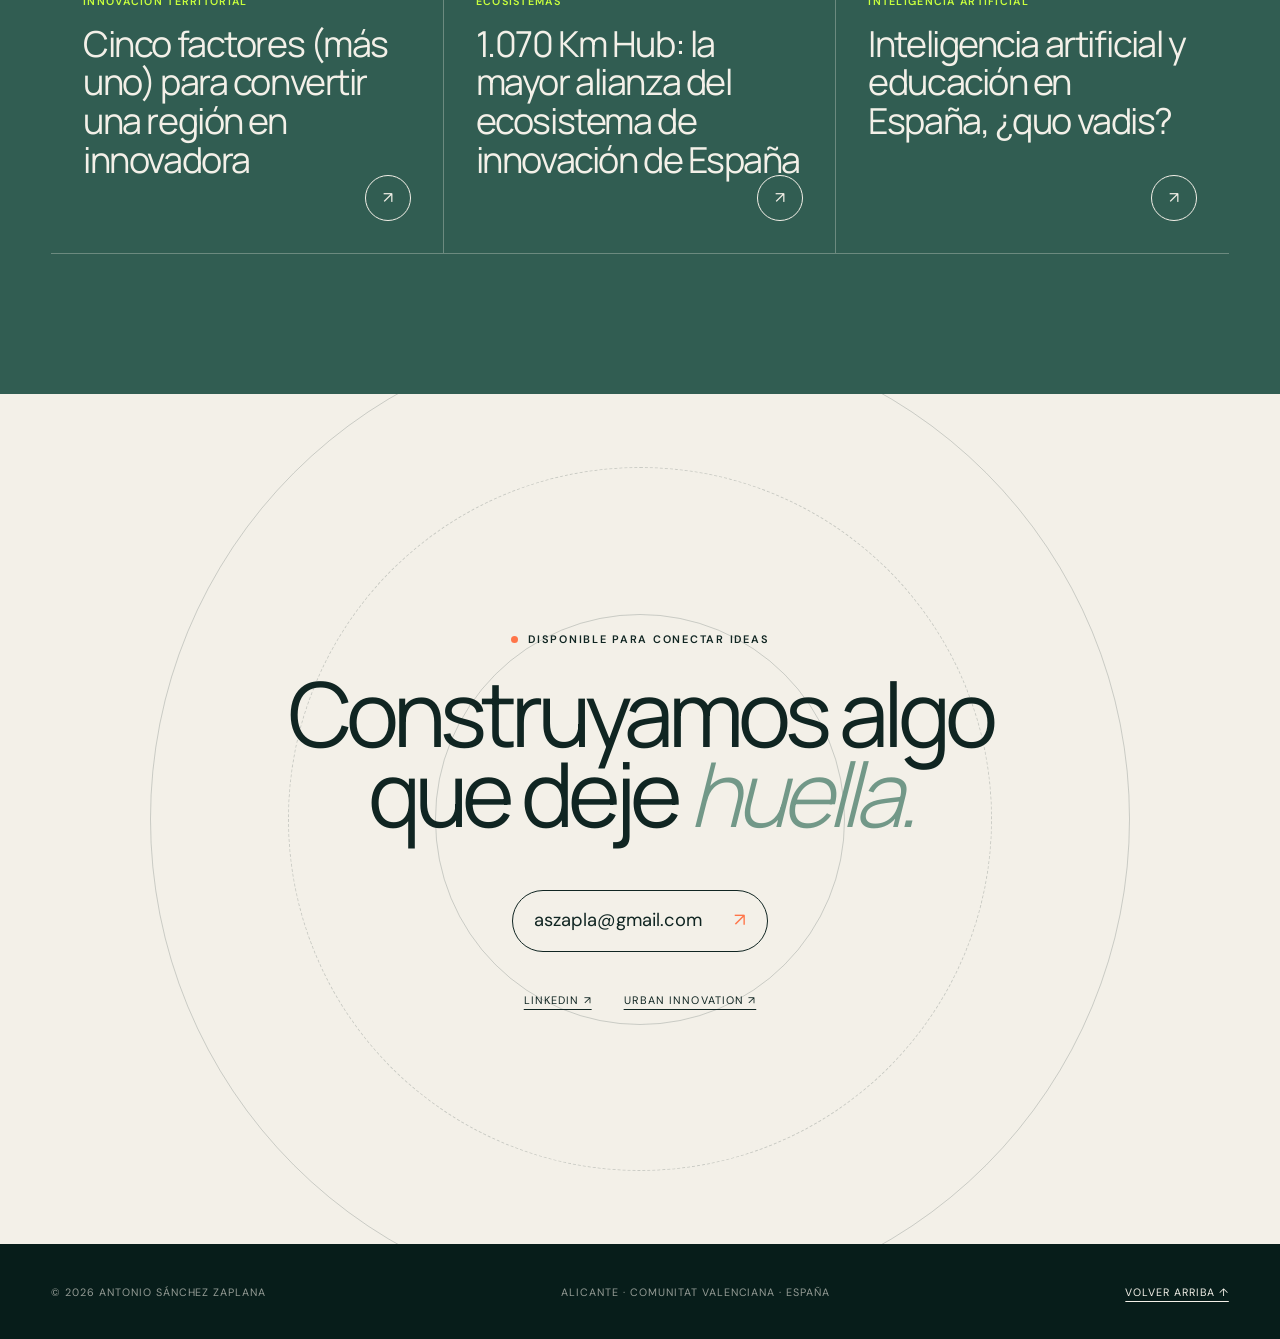
==== commit cd52b3b9: "Añade el panel Audiencia prensa digital GfK DAM Versión independiente del panel en /audiencia-gfk/ (" ====
--- a/index.html
+++ b/index.html
@@ -220,6 +220,7 @@
             <a class="button scorecard-action magnetic" href="https://aszapla.github.io/la-gran-caida/">Ver la historia <span>↗</span></a>
             <small>Motion · 1 minuto · GfK DAM 2022–2026</small>
           </div>
+          <p class="story-more"><a href="https://aszapla.github.io/audiencia-gfk/">Explorar el panel de datos: audiencia mensual por cabecera, ranking y fuentes <span>↗</span></a></p>
         </div>
 
         <a class="scorecard-preview story-preview reveal" href="https://aszapla.github.io/la-gran-caida/" aria-label="Ver La gran caída">
--- a/styles.css
+++ b/styles.css
@@ -337,3 +337,7 @@
 @media (max-width: 1000px) { .story .scorecard-shell { grid-template-columns: 1fr; } .story .scorecard-copy { order: 0; } }
 @media (max-width: 700px) { .story-preview { transform: none; box-shadow: -10px 12px 0 var(--orange); } .story-content { min-height: 300px; } }
 @media (prefers-reduced-motion: reduce) { .story-chart polyline { animation: none; } }
+.story-more { margin: 1.6rem 0 0; font-size: .9rem; }
+.story-more a { color: var(--ink); text-decoration: none; border-bottom: 1px solid var(--orange); padding-bottom: 2px; }
+.story-more a span { color: var(--orange); }
+.story-more a:hover { border-bottom-width: 2px; }
